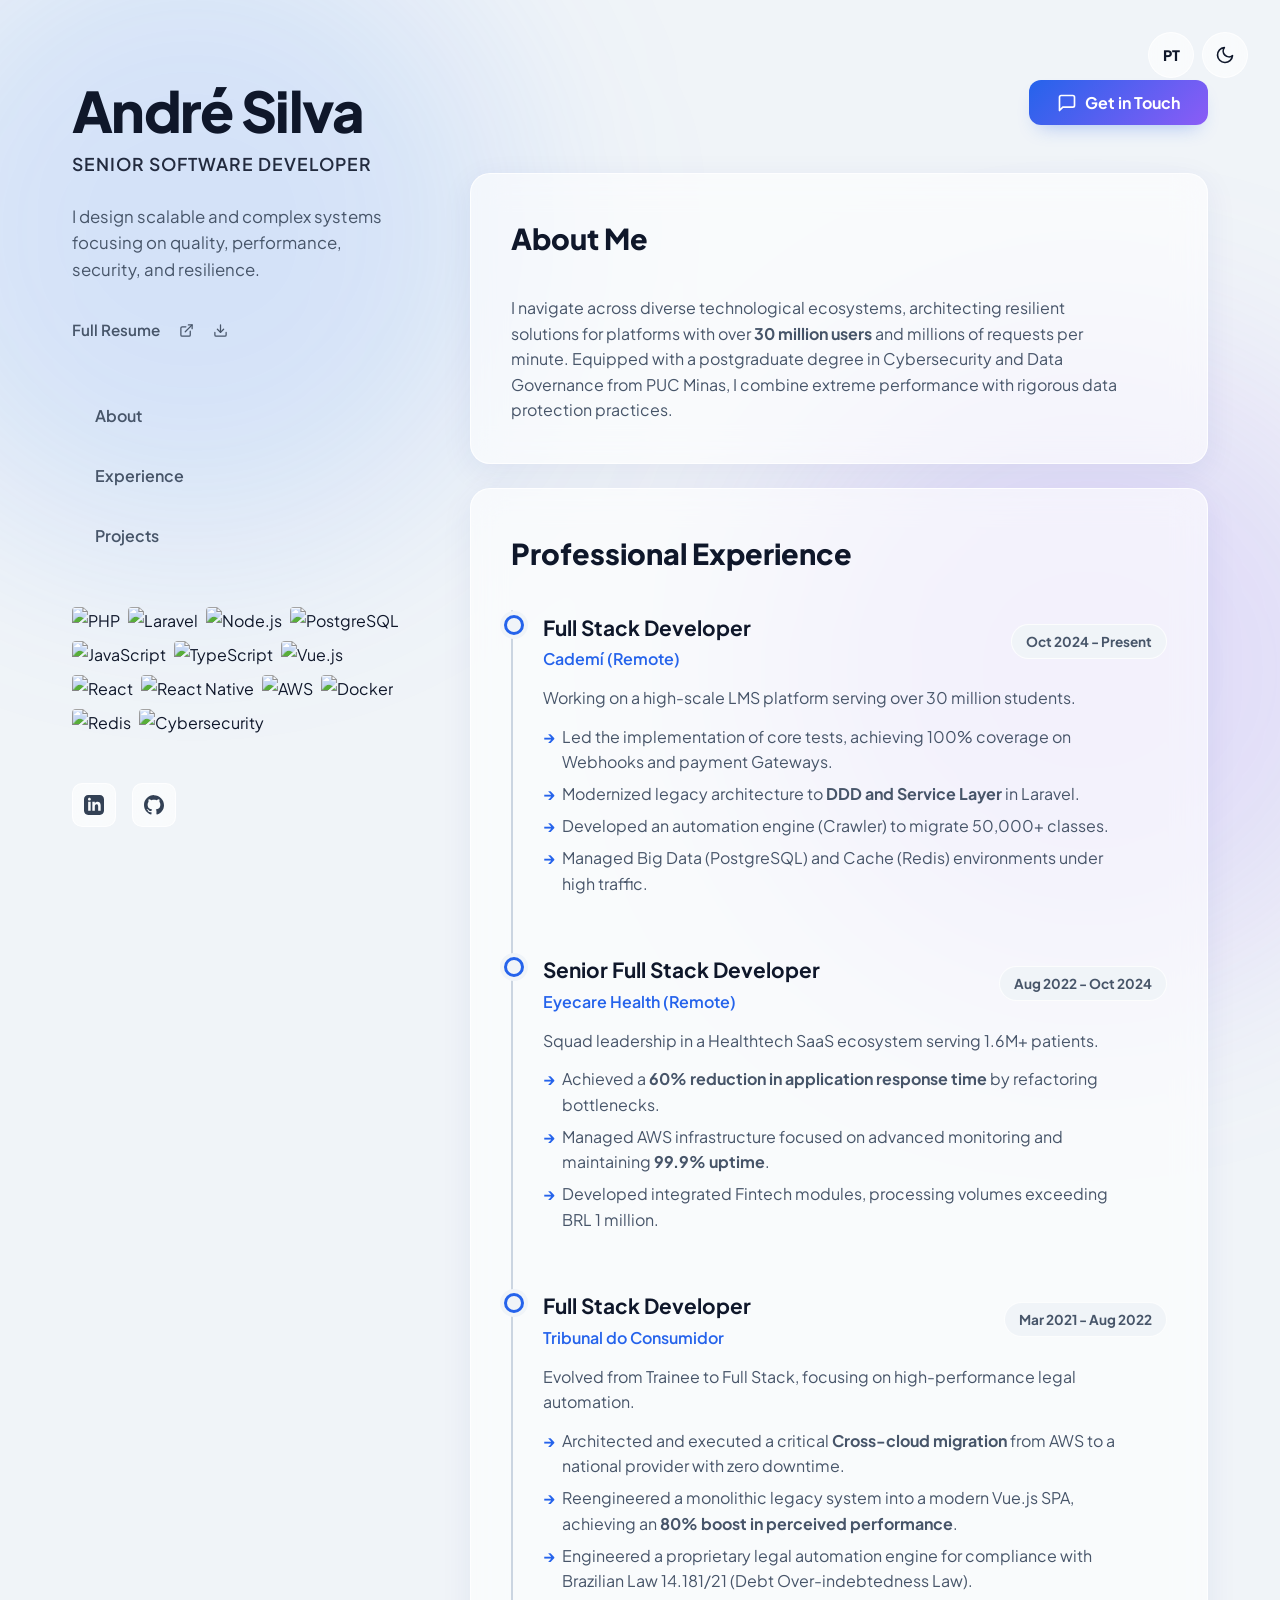
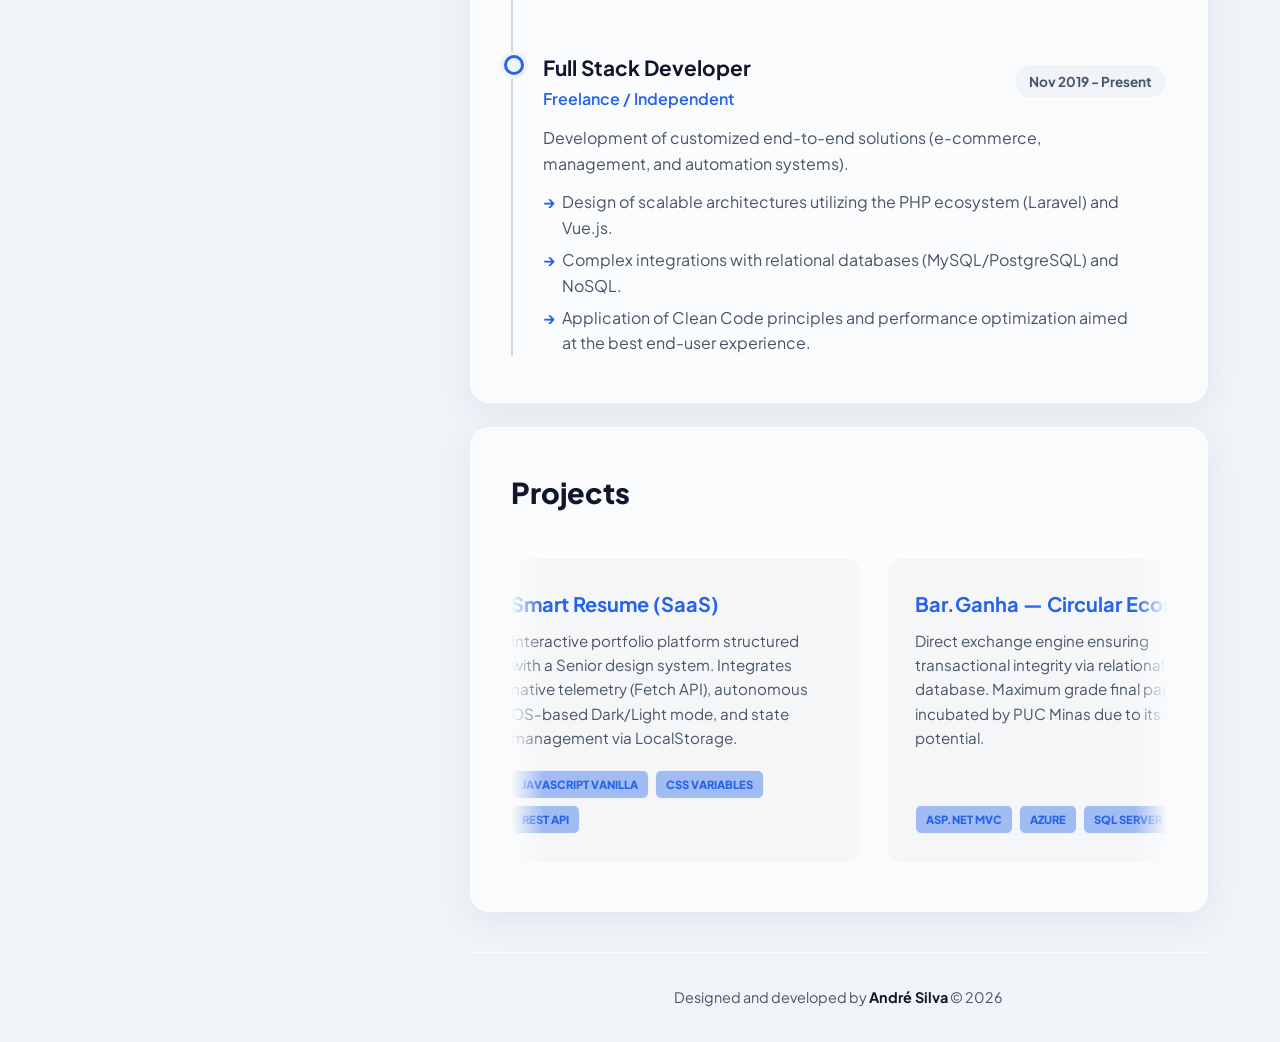
==== index.html @ b96d0d17 "feat: adicionando icon e melhorando layout" ====
<!DOCTYPE html>
<html lang="pt-br">
<head>
    <meta charset="UTF-8">
    <meta name="viewport" content="width=device-width, initial-scale=1.0">
    
    <title>André Silva | Desenvolvedor de Software Sênior</title>
    
    <script>
        let localTheme = localStorage.getItem('theme');
        let sysTheme = window.matchMedia('(prefers-color-scheme: dark)').matches ? 'dark' : 'light';
        let currentTheme = localTheme || sysTheme;
        document.documentElement.setAttribute('data-theme', currentTheme);
    </script>

    <script>
        if (!sessionStorage.getItem('langChecked')) {
            sessionStorage.setItem('langChecked', 'true');
            if (!navigator.language.toLowerCase().startsWith('pt')) {
                window.location.replace('en/');
            }
        }
    </script>

    <meta name="theme-color" content="#f0f4f8" media="(prefers-color-scheme: light)">
    <meta name="theme-color" content="#020617" media="(prefers-color-scheme: dark)">
    <meta name="color-scheme" content="light dark">

    <link rel="icon" type="image/svg+xml" href="data:image/svg+xml,<svg xmlns='http://www.w3.org/2000/svg' viewBox='0 0 24 24' fill='none' stroke='%237c3aed' stroke-width='2' stroke-linecap='round' stroke-linejoin='round'><polyline points='16 18 22 12 16 6'></polyline><polyline points='8 6 2 12 8 18'></polyline></svg>">
    <link rel="preconnect" href="https://fonts.googleapis.com">
    <link rel="preconnect" href="https://fonts.gstatic.com" crossorigin>
    <link href="https://fonts.googleapis.com/css2?family=Plus+Jakarta+Sans:wght@400;500;600;700;800&display=swap" rel="stylesheet">
    
    <link rel="stylesheet" href="style.css">
</head>
<body>

    <div class="fixed-actions">
        <a href="en/" class="action-btn" title="View in English">EN</a>
        
        <button class="action-btn theme-toggle" id="theme-toggle" title="Alternar Tema">
            <svg id="icon-sun" style="display: none;" viewBox="0 0 24 24"><circle cx="12" cy="12" r="5"></circle><line x1="12" y1="1" x2="12" y2="3"></line><line x1="12" y1="21" x2="12" y2="23"></line><line x1="4.22" y1="4.22" x2="5.64" y2="5.64"></line><line x1="18.36" y1="18.36" x2="19.78" y2="19.78"></line><line x1="1" y1="12" x2="3" y2="12"></line><line x1="21" y1="12" x2="23" y2="12"></line><line x1="4.22" y1="19.78" x2="5.64" y2="18.36"></line><line x1="18.36" y1="5.64" x2="19.78" y2="4.22"></line></svg>
            <svg id="icon-moon" style="display: none;" viewBox="0 0 24 24"><path d="M21 12.79A9 9 0 1 1 11.21 3 7 7 0 0 0 21 12.79z"></path></svg>
        </button>
    </div>

    <div class="container">
        
        <aside class="sidebar">
            <div>
                <h1 class="hero-title">André Silva</h1>
                <div class="hero-subtitle">Desenvolvedor de Software Sênior</div>
                <p class="hero-desc">Projeto sistemas escaláveis e complexos com foco em qualidade, desempenho, segurança e resiliência.</p>
                
                <div class="cv-action-group" style="display: flex; align-items: center; gap: 8px;">
                    <span style="font-size: 0.95rem; font-weight: 600; color: var(--text-muted);">Currículo Completo</span>
                    
                    <div style="display: flex; gap: 6px; margin-left: 4px;">
                        <a href="https://docs.google.com/document/d/1g-HdvqY-HclRwUijlFJM9H_l5c9RuCqFjpho6eYZ4pA/preview" target="_blank" rel="noopener noreferrer" class="cv-icon-btn" title="Visualizar no Navegador">
                            <svg viewBox="0 0 24 24" fill="none" stroke="currentColor" stroke-width="2" stroke-linecap="round" stroke-linejoin="round">
                                <path d="M18 13v6a2 2 0 0 1-2 2H5a2 2 0 0 1-2-2V8a2 2 0 0 1 2-2h6"></path>
                                <polyline points="15 3 21 3 21 9"></polyline>
                                <line x1="10" y1="14" x2="21" y2="3"></line>
                            </svg>
                        </a>

                        <a href="https://docs.google.com/document/d/1g-HdvqY-HclRwUijlFJM9H_l5c9RuCqFjpho6eYZ4pA/export?format=pdf&tab=t.0" class="cv-icon-btn" title="Baixar PDF">
                            <svg viewBox="0 0 24 24" fill="none" stroke="currentColor" stroke-width="2" stroke-linecap="round" stroke-linejoin="round">
                                <path d="M21 15v4a2 2 0 0 1-2 2H5a2 2 0 0 1-2-2v-4"></path>
                                <polyline points="7 10 12 15 17 10"></polyline>
                                <line x1="12" y1="15" x2="12" y2="3"></line>
                            </svg>
                        </a>
                    </div>
                </div>
                
                <nav class="nav-menu">
                    <ul>
                        <li><a href="#sobre" class="active">Sobre</a></li>
                        <li><a href="#experiencia">Experiência</a></li>
                        <li><a href="#projetos">Projetos</a></li>
                    </ul>
                </nav>

                <div class="badges-container">
                    <img src="https://img.shields.io/badge/PHP-777BB4?style=for-the-badge&logo=php&logoColor=white" alt="PHP" />
                    <img src="https://img.shields.io/badge/Laravel-FF2D20?style=for-the-badge&logo=laravel&logoColor=white" alt="Laravel" />
                    <img src="https://img.shields.io/badge/Node.js-339933?style=for-the-badge&logo=nodedotjs&logoColor=white" alt="Node.js" />
                    <img src="https://img.shields.io/badge/PostgreSQL-4169E1?style=for-the-badge&logo=postgresql&logoColor=white" alt="PostgreSQL" />
                    <img src="https://img.shields.io/badge/JavaScript-F7DF1E?style=for-the-badge&logo=javascript&logoColor=black" alt="JavaScript" />
                    <img src="https://img.shields.io/badge/TypeScript-3178C6?style=for-the-badge&logo=typescript&logoColor=white" alt="TypeScript" />
                    <img src="https://img.shields.io/badge/Vue.js-4FC08D?style=for-the-badge&logo=vuedotjs&logoColor=white" alt="Vue.js" />
                    <img src="https://img.shields.io/badge/React-61DAFB?style=for-the-badge&logo=react&logoColor=black" alt="React" />
                    <img src="https://img.shields.io/badge/React_Native-61DAFB?style=for-the-badge&logo=react&logoColor=black" alt="React Native" />
                    <img src="https://img.shields.io/badge/AWS-232F3E?style=for-the-badge&logo=amazon-aws&logoColor=white" alt="AWS" />
                    <img src="https://img.shields.io/badge/Docker-2496ED?style=for-the-badge&logo=docker&logoColor=white" alt="Docker" />
                    <img src="https://img.shields.io/badge/Redis-DC382D?style=for-the-badge&logo=redis&logoColor=white" alt="Redis" />
                    <img src="https://img.shields.io/badge/Cybersecurity-000000?style=for-the-badge&logo=strapi&logoColor=white" alt="Cybersecurity" />
                </div>
            </div>

            <div class="social-container">
                <div class="social-links">
                    <a href="https://linkedin.com/in/andre1753" class="social-btn" target="_blank" title="LinkedIn">
                        <svg viewBox="0 0 24 24"><path d="M19 0h-14c-2.761 0-5 2.239-5 5v14c0 2.761 2.239 5 5 5h14c2.762 0 5-2.239 5-5v-14c0-2.761-2.238-5-5-5zm-11 19h-3v-11h3v11zm-1.5-12.268c-.966 0-1.75-.79-1.75-1.764s.784-1.764 1.75-1.764 1.75.79 1.75 1.764-.783 1.764-1.75 1.764zm13.5 12.268h-3v-5.604c0-3.368-4-3.113-4 0v5.604h-3v-11h3v1.765c1.396-2.586 7-2.777 7 2.476v6.759z"/></svg>
                    </a>
                    <a href="https://github.com/Andre1753" class="social-btn" target="_blank" title="GitHub">
                        <svg viewBox="0 0 24 24"><path d="M12 0c-6.626 0-12 5.373-12 12 0 5.302 3.438 9.8 8.207 11.387.599.111.793-.261.793-.577v-2.234c-3.338.726-4.033-1.416-4.033-1.416-.546-1.387-1.333-1.756-1.333-1.756-1.089-.745.083-.729.083-.729 1.205.084 1.839 1.237 1.839 1.237 1.07 1.834 2.807 1.304 3.492.997.107-.775.418-1.305.76-1.604-2.665-.3-5.466-1.332-5.466-5.93 0-1.31.469-2.381 1.236-3.221-.124-.303-.535-1.524.117-3.176 0 0 1.008-.322 3.3 1.23.96-.267 1.98-.399 3-.405 1.02.006 2.04.138 3 .405 2.28-1.552 3.285-1.23 3.285-1.23.645 1.653.24 2.873.12 3.176.765.84 1.23 1.91 1.23 3.22 0 4.61-2.805 5.625-5.475 5.92.42.36.81 1.096.81 2.22 0 1.606-.015 2.896-.015 3.286 0 .315.21.69.825.57C20.565 22.092 24 17.592 24 12.297c0-6.627-5.373-12-12-12"/></svg>
                    </a>
                </div>
            </div>
        </aside>

        <main class="main-content">
            
            <div class="top-cta">
                <button class="btn-glow" onclick="openModal()">
                    <svg width="20" height="20" viewBox="0 0 24 24" fill="none" stroke="currentColor" stroke-width="2" stroke-linecap="round" stroke-linejoin="round"><path d="M21 15a2 2 0 0 1-2 2H7l-4 4V5a2 2 0 0 1 2-2h14a2 2 0 0 1 2 2z"></path></svg>
                    <span class="btn-text">Entrar em contato</span>
                </button>
            </div>

            <section id="sobre">
                <div class="glass-panel">
                    <h2 class="section-header">Sobre Mim</h2>
                    <p class="job-desc">Eu transito entre diversos ecossistemas tecnológicos, projetando soluções resilientes para plataformas com mais de <strong>30 milhões de usuários</strong> e milhões de requisições por minuto. Pós-graduado em Cibersegurança e Governança de Dados pela PUC Minas, uno performance extrema a práticas rigorosas de proteção de dados.</p>
                </div>
            </section>

           <section id="experiencia">
                <div class="glass-panel">
                    <h2 class="section-header">Experiência Profissional</h2>
                    <div class="timeline">
                        <div class="timeline-item">
                            <div class="job-header">
                                <div class="job-title-group">
                                    <div class="job-title">Desenvolvedor FullStack</div>
                                    <div class="job-company">Cademí (Remoto)</div>
                                </div>
                                <div class="job-date">Out 2024 - Atual</div>
                            </div>
                            <div class="job-desc">
                                Liderança de engenharia core em um dos maiores LMS do mercado, projetando resiliência para mais de 30 milhões de alunos e milhões de requisições por minuto.
                                <ul>
                                    <li>Liderei a cultura de testes no core da aplicação, alcançando <strong>100% de cobertura</strong> em Webhooks e Gateways de Pagamento, garantindo a integridade transacional.</li>
                                    <li>Conduzi a modernização arquitetural (código legado) aplicando <strong>DDD e Service Layer</strong> no ecossistema Laravel com processamento assíncrono avançado.</li>
                                    <li>Projetei um motor de extração (Crawler via Selenium/Dusk) que escalou e automatizou a migração de mais de <strong>50.000 aulas</strong> para mais de 100 clientes.</li>
                                    <li>Atuação crítica em sustentação de Big Data (PostgreSQL), otimizando queries complexas e cache (Redis) sob um SLA rigoroso de 2 horas.</li>
                                </ul>
                            </div>
                        </div>

                        <div class="timeline-item">
                            <div class="job-header">
                                <div class="job-title-group">
                                    <div class="job-title">Desenvolvedor Fullstack Sênior</div>
                                    <div class="job-company">Eyecare Health (Remoto)</div>
                                </div>
                                <div class="job-date">Ago 2022 - Out 2024</div>
                            </div>
                            <div class="job-desc">
                                Liderança técnica de squad em SaaS Healthtech B2B/B2C, alavancando a escala para mais de 1.400 clínicas e 1.6 milhão de pacientes.
                                <ul>
                                    <li>Arquitetei a refatoração do sistema (Service Layer/Repository) que gerou uma <strong>redução de 60% no tempo de resposta</strong> da aplicação.</li>
                                    <li>Responsável estratégico pelo monitoramento avançado de infraestrutura (CloudWatch/Sentry) na AWS, garantindo a alta disponibilidade e <strong>99.9% de uptime</strong>.</li>
                                    <li>Reduzi o tempo de carregamento de relatórios complexos em banco de dados (MySQL) de 2 minutos para menos de 20 segundos.</li>
                                    <li>Projetei módulos transacionais Fintech, processando com sucesso conciliações financeiras e fiscais superiores a <strong>R$ 1 milhão</strong>.</li>
                                </ul>
                            </div>
                        </div>

                        <div class="timeline-item">
                            <div class="job-header">
                                <div class="job-title-group">
                                    <div class="job-title">Desenvolvedor Full Stack</div>
                                    <div class="job-company">Tribunal do Consumidor</div>
                                </div>
                                <div class="job-date">Mar 2021 - Ago 2022</div>
                            </div>
                            <div class="job-desc">
                                Atuação chave na modernização e estabilidade da Lawtech, suportando a escalabilidade para 22.000 usuários ativos.
                                <ul>
                                    <li>Arquitetei e executei a migração crítica (<strong>Cross-cloud migration</strong>) da infraestrutura AWS para um provedor nacional com <strong>zero downtime</strong> em um prazo recorde de 1 mês.</li>                                    <li>Transformei o sistema monolito legado em uma Single Page Application (SPA) moderna com Vue.js, resultando em um <strong>ganho de 80% na performance percebida</strong> pelo usuário.</li>
                                    <li>Desenvolvi um motor proprietário de automação processual (Lei 14.181/21) e implementei fluxos de pagamento com 100% de compliance com a LGPD.</li>
                                    <li>Atuei como tech lead e mentor de desenvolvedores juniores e estagiários, <strong>elevando a produtividade do time em mais de 100%</strong> via Kanban.</li>
                                </ul>
                            </div>
                        </div>

                        <div class="timeline-item">
                            <div class="job-header">
                                <div class="job-title-group">
                                    <div class="job-title">Arquiteto de Software Autônomo</div>
                                    <div class="job-company">Freelancer</div>
                                </div>
                                <div class="job-date">Nov 2019 - Atual</div>
                            </div>
                            <div class="job-desc">
                                Consultoria e engenharia Full-Cycle (End-to-End) entregando desde a arquitetura do banco de dados até o deploy e sustentação de sistemas complexos.
                                <ul>
                                    <li>Estratégia focada em otimização de custos para o cliente, desenhando soluções multi-cloud eficientes com alto desempenho.</li>
                                    <li>Modelagem e construção de sistemas orientados a domínio (PHP/Laravel e Vue.js) com APIs RESTful escaláveis e integrações robustas (MySQL/PostgreSQL).</li>
                                    <li>Forte cultura de Clean Code, Strict Types e cacherização com Redis, garantindo manutenibilidade e escalabilidade para operações de longo prazo.</li>
                                </ul>
                            </div>
                        </div>
                    </div>
                </div>
            </section>

            <section id="projetos">
                <div class="glass-panel">
                    <h2 class="section-header">Projetos</h2>
                    
                    <div class="carousel-container">
                        <div class="carousel-track">
                            <div class="project-card">
                                <div>
                                    <h3>Currículo Inteligente</h3>
                                    <p>Arquitetura Serverless orientada a performance extrema (100% Core Web Vitals). Frontend Zero-Dependency distribuído globalmente via Edge CDN (Vercel/GitHub Pages). Projetei um pipeline de telemetria assíncrona customizada que ingere métricas de tráfego em tempo real para um banco PostgreSQL gerenciado (Supabase), garantindo latência zero na renderização.</p>                                </div>
                                <div class="project-tags">
                                    <span class="tag">Vercel</span><span class="tag">Supabase</span><span class="tag">Serverless</span><span class="tag">PostgreSQL</span>
                                </div>
                            </div>

                            <div class="project-card">
                                <div>
                                    <h3>Bar.Ganha — Economia Circular</h3>
                                    <p>Plataforma de e-commerce focada em economia circular e trocas entre usuários. A arquitetura foi implementada em ASP.NET MVC com separação rigorosa de camadas (BLL e DAL), garantindo integridade transacional via SQL Server e escalabilidade na Azure. Obteve nota máxima e convite para incubação pela PUC Minas, com roadmap validado para moeda social interna.</p>                                </div>
                                <div class="project-tags">
                                    <span class="tag">C#</span><span class="tag">ASP.NET MVC</span><span class="tag">Azure</span><span class="tag">SQL Server</span>
                                </div>
                            </div>
                            
                            <div class="project-card">
                                <div>
                                    <h3>CalorieCounter — Gestão Nutricional</h3>
                                    <p>Plataforma Full Stack estruturada sob princípios de Clean Architecture. Desenvolvi um motor de cálculo basal para variáveis biofísicas, isolando a lógica via Service e Repository Patterns. Isso garantiu alta testabilidade, total desacoplamento da persistência (PostgreSQL) e escalabilidade para processar ajustes preditivos de macronutrientes em tempo real.</p>
                                </div>
                                <div class="project-tags">
                                    <span class="tag">Laravel</span><span class="tag">Vue.js</span><span class="tag">PostgreSQL</span>
                                </div>
                            </div>

                            <div class="project-card">
                                <div>
                                    <h3>FinImprover — Inteligência Financeira</h3>
                                    <p>Plataforma de BI financeiro com motor preditivo de orçamento. Arquitetei um pipeline de ingestão (ETL) para importação automatizada de planilhas legadas. O sistema analisa o fluxo de caixa e projeta cenários futuros de gastos por categoria, operando sob uma interface de baixa latência (Laravel Livewire) com dashboards analíticos em tempo real.</p>
                                </div>
                                <div class="project-tags">
                                    <span class="tag">Laravel</span><span class="tag">Livewire</span><span class="tag">MySQL</span>
                                </div>
                            </div>
                        </div>
                    </div>
                </div>
            </section>

            <footer class="site-footer">
                <p>Projetado e desenvolvido por <strong>André Silva</strong> &copy; <span id="year"></span></p>
            </footer>

        </main>
    </div>

    <div id="contact-modal" class="modal">
        <div class="modal-content">
            <span class="close-btn" onclick="closeModal()">&times;</span>
            <div id="visit-form-container">
                <div id="visit-form">
                    <p class="form-title">Entrar em Contato</p>
                    <p style="text-align: center; color: var(--text-muted); font-size: 0.95rem; margin-top: -15px; margin-bottom: 25px;">Me conte sobre o seu projeto ou a vaga que deseja preencher.</p>
                    <div class="form-group">
                        <label for="visitor-name">Nome</label>
                        <input type="text" id="visitor-name" placeholder="Ex: João Silva" required>
                    </div>
                    <div class="form-group">
                        <label for="visitor-email">E-mail</label>
                        <input type="email" id="visitor-email" placeholder="joao@empresa.com" required>
                    </div>
                    <div class="form-group">
                        <label for="visitor-message">Mensagem</label>
                        <textarea id="visitor-message" rows="4" placeholder="Como posso ajudar?" required></textarea>
                    </div>
                    <button class="btn-glow" style="width: 100%; justify-content: center; margin-top: 10px;" onclick="enviarMensagem()">Enviar Mensagem</button>
                </div>
                <div id="form-message" style="display: none; text-align: center; color: var(--primary); font-weight: 800; margin-top: 2rem; font-size: 1.2rem;">
                    <h3>Mensagem Enviada!</h3>
                    <p style="font-weight: 500; color: var(--text-muted); font-size: 1rem; margin-top: 0.5rem;">Recebi o seu contato e retornarei em breve.</p>
                </div>
            </div>
        </div>
    </div>

    <script src="app.js" defer></script>
</body>
</html>
---- style.css ----
/* =========================================
    VARIÁVEIS DE TEMA E CSS GERAL
    ========================================= */
:root {
    --bg-base: #f0f4f8; --bg-blob-1: rgba(59, 130, 246, 0.15); --bg-blob-2: rgba(139, 92, 246, 0.15); 
    --card-bg: rgba(255, 255, 255, 0.6); --card-border: rgba(255, 255, 255, 0.8);
    --card-shadow: 0 8px 32px rgba(31, 38, 135, 0.07); --text-main: #0f172a; --text-muted: #475569;
    --primary: #2563eb; --primary-glow: rgba(37, 99, 235, 0.4); --accent: #8b5cf6;
    --timeline-line: #cbd5e1; --icon-fill: #334155; --modal-overlay: rgba(15, 23, 42, 0.6); 
    --modal-surface: #ffffff; --input-bg: #f8fafc; 
}
[data-theme="dark"] {
    --bg-base: #020617; --bg-blob-1: rgba(37, 99, 235, 0.15); --bg-blob-2: rgba(139, 92, 246, 0.1);
    --card-bg: rgba(30, 41, 59, 0.5); --card-border: rgba(255, 255, 255, 0.05);
    --card-shadow: 0 8px 32px rgba(0, 0, 0, 0.4); --text-main: #f8fafc; --text-muted: #94a3b8;
    --primary: #3b82f6; --primary-glow: rgba(59, 130, 246, 0.5); --accent: #a855f7;
    --timeline-line: #334155; --icon-fill: #cbd5e1; --modal-overlay: rgba(0, 0, 0, 0.8);
    --modal-surface: #0f172a; --input-bg: rgba(255, 255, 255, 0.05);
}
* { margin: 0; padding: 0; box-sizing: border-box; font-family: 'Plus Jakarta Sans', sans-serif; scroll-behavior: smooth; }
body { background-color: var(--bg-base); color: var(--text-main); line-height: 1.7; overflow-x: hidden; position: relative; transition: background-color 0.4s ease, color 0.4s ease; }
body::before, body::after { content: ''; position: fixed; border-radius: 50%; filter: blur(100px); z-index: -1; transition: background-color 0.4s ease; }
body::before { top: -10%; left: -10%; width: 50vw; height: 50vw; background: var(--bg-blob-1); }
body::after { bottom: -10%; right: -10%; width: 50vw; height: 50vw; background: var(--bg-blob-2); }
.container { max-width: 1200px; margin: 0 auto; padding: 0 2rem; display: flex; gap: 4rem; position: relative; z-index: 1; }

/* --- BOTÕES MELHORADOS --- */
.fixed-actions { position: fixed; top: 2rem; right: 2rem; display: flex; align-items: center; gap: 0.5rem; z-index: 100; }
.action-btn { background: var(--card-bg); border: 1px solid var(--card-border); border-radius: 50%; width: 46px; height: 46px; display: flex; align-items: center; justify-content: center; cursor: pointer; color: var(--text-main); backdrop-filter: blur(10px); transition: all 0.3s cubic-bezier(0.4, 0, 0.2, 1); text-decoration: none; font-weight: 800; font-size: 0.9rem; }
.action-btn:hover { border-color: var(--primary); color: var(--primary); transform: scale(1.1) translateY(-2px); }
.action-btn:active { transform: scale(0.95); }
.action-btn:focus-visible { outline: 2px solid var(--primary); outline-offset: 2px; }
.action-btn svg { width: 20px; height: 20px; fill: none; stroke: currentColor; stroke-width: 2; stroke-linecap: round; stroke-linejoin: round; }

.btn-glow { background: linear-gradient(135deg, var(--primary), var(--accent)); color: white; border: none; padding: 12px 28px; border-radius: 12px; font-weight: 700; font-size: 1rem; cursor: pointer; transition: all 0.3s cubic-bezier(0.4, 0, 0.2, 1); box-shadow: 0 10px 20px -10px var(--primary-glow); display: inline-flex; align-items: center; justify-content: center; gap: 8px; }
.btn-glow:hover { transform: translateY(-3px) scale(1.02); box-shadow: 0 15px 25px -8px var(--primary-glow); }
.btn-glow:active { transform: translateY(0) scale(0.98); box-shadow: 0 5px 10px -5px var(--primary-glow); }
.btn-glow:focus-visible { outline: 3px solid var(--accent); outline-offset: 3px; }

.social-btn { display: flex; align-items: center; justify-content: center; width: 44px; height: 44px; background: var(--card-bg); border: 1px solid var(--card-border); border-radius: 10px; color: var(--text-main); font-weight: 600; text-decoration: none; backdrop-filter: blur(10px); transition: all 0.3s cubic-bezier(0.4, 0, 0.2, 1); }
.social-btn svg { width: 20px; height: 20px; fill: var(--icon-fill); transition: 0.3s; }
.social-btn:hover { border-color: var(--primary); transform: translateY(-4px); box-shadow: 0 8px 15px rgba(0,0,0,0.1); }
.social-btn:hover svg { fill: var(--primary); }
.social-btn:active { transform: translateY(-1px); }
.social-btn:focus-visible { outline: 2px solid var(--primary); outline-offset: 2px; }

.btn-cv-secondary { text-decoration: none; font-size: 0.85rem; font-weight: 700; color: var(--text-muted); border-bottom: 2px solid var(--timeline-line); padding-bottom: 2px; transition: all 0.3s ease; align-self: flex-start; }
.btn-cv-secondary:hover { color: var(--text-main); border-color: var(--primary); }
.btn-cv-secondary:focus-visible { outline: 2px solid var(--primary); outline-offset: 4px; border-radius: 2px; }

/* --- SIDEBAR & NAV --- */
.sidebar { position: sticky; top: 0; width: 40%; height: 100vh; display: flex; flex-direction: column; justify-content: space-between; padding: 5rem 0; }
.hero-title { font-size: 3.5rem; font-weight: 800; line-height: 1.1; margin-bottom: 0.5rem; color: var(--text-main); letter-spacing: -0.03em; }
.hero-subtitle { font-size: 1.1rem; font-weight: 600; color: var(--text-main); margin-bottom: 1.5rem; letter-spacing: 1px; text-transform: uppercase; opacity: 0.9; }
.hero-desc { color: var(--text-muted); font-size: 1.05rem; line-height: 1.6; margin-bottom: 2rem; }

.nav-menu ul { list-style: none; padding: 0; margin: 3rem 0; }
.nav-menu li { margin-bottom: 0.8rem; }
.nav-menu a { display: block; text-decoration: none; color: var(--text-muted); font-weight: 600; font-size: 1rem; padding: 10px 20px; border-radius: 10px; transition: 0.3s; border-left: 3px solid transparent; }
.nav-menu a:hover { color: var(--text-main); background: rgba(255,255,255, 0.03); }
.nav-menu a.active { color: var(--primary); border-left-color: var(--primary); background: rgba(37, 99, 235, 0.05); }
[data-theme="light"] .nav-menu a:hover { background: rgba(0,0,0,0.02); }
[data-theme="light"] .nav-menu a.active { background: rgba(37, 99, 235, 0.03); }

.badges-container { display: flex; flex-wrap: wrap; justify-content: flex-start; gap: 8px; margin-bottom: 3rem; }
.badges-container img { border-radius: 4px; height: 26px; }

.social-container { display: flex; flex-direction: column; gap: 1rem; margin-top: auto; }
.social-links { display: flex; gap: 1rem; flex-wrap: wrap; }

/* --- CONTEÚDO PRINCIPAL --- */
.main-content { width: 65%; padding: 5rem 0 2rem 0; display: flex; flex-direction: column; gap: 1.5rem; }
.top-cta { display: flex; justify-content: flex-end; margin-bottom: 1.5rem; } /* Ajuste de espaçamento feito aqui */
.glass-panel { background: var(--card-bg); backdrop-filter: blur(16px); -webkit-backdrop-filter: blur(16px); border: 1px solid var(--card-border); border-radius: 20px; box-shadow: var(--card-shadow); padding: 2.5rem; transition: background-color 0.4s ease, border-color 0.4s ease; }
.section-header { font-size: 1.8rem; font-weight: 800; margin-bottom: 2rem; color: var(--text-main); }

/* --- TIMELINE --- */
.timeline { position: relative; padding-left: 2rem; }
.timeline::before { content: ''; position: absolute; left: 0; top: 0; bottom: 0; width: 2px; background: var(--timeline-line); border-radius: 2px; }
.timeline-item { position: relative; margin-bottom: 3.5rem; }
.timeline-item:last-child { margin-bottom: 0; }
.timeline-item::before { content: ''; position: absolute; left: -2.4rem; top: 0.3rem; width: 14px; height: 14px; background: var(--bg-base); border: 3px solid var(--primary); border-radius: 50%; box-shadow: 0 0 0 4px var(--bg-base); transition: 0.3s; z-index: 2; }
.timeline-item:hover::before { background: var(--primary); box-shadow: 0 0 15px var(--primary-glow); }
.job-header { display: flex; justify-content: space-between; align-items: center; margin-bottom: 0.8rem; flex-wrap: wrap; gap: 1rem; }
.job-title-group { display: flex; flex-direction: column; }
.job-title { font-size: 1.3rem; font-weight: 700; color: var(--text-main); }
.job-company { color: var(--primary); font-weight: 600; font-size: 1rem; }
.job-date { font-size: 0.85rem; font-weight: 700; color: var(--text-muted); background: var(--bg-base); padding: 5px 14px; border-radius: 30px; border: 1px solid var(--card-border); transition: background-color 0.4s ease; }
.job-desc { color: var(--text-muted); margin-top: 0.5rem; line-height: 1.6; max-width: 95%; }
.job-desc ul { margin-top: 0.8rem; list-style: none; }
.job-desc li { position: relative; padding-left: 1.2rem; margin-bottom: 0.4rem; }
.job-desc li::before { content: '→'; position: absolute; left: 0; color: var(--primary); font-weight: bold; }

/* --- CARROSSEL (DESKTOP) --- */
.carousel-container { 
    width: 100%; 
    overflow-x: auto; /* Permite scroll via JS */
    position: relative; 
    padding: 0.5rem 0; 
    scrollbar-width: none; 
    -ms-overflow-style: none;
    /* Máscara de fade mantida no desktop */
    mask-image: linear-gradient(to right, transparent, black 5%, black 95%, transparent); 
    -webkit-mask-image: linear-gradient(to right, transparent, black 5%, black 95%, transparent); 
}
.carousel-container::-webkit-scrollbar { display: none; }
.carousel-track { display: flex; gap: 1.5rem; width: max-content; }
.project-card { width: 380px; flex-shrink: 0; padding: 1.8rem; border-radius: 16px; background: rgba(0,0,0,0.02); border: 1px solid var(--card-border); transition: 0.3s; display: flex; flex-direction: column; justify-content: space-between; }
[data-theme="dark"] .project-card { background: rgba(255,255,255,0.03); }
.project-card:hover { border-color: var(--primary); box-shadow: var(--card-shadow); }
.project-card h3 { font-size: 1.25rem; font-weight: 700; color: var(--primary); margin-bottom: 0.5rem; }
.project-card p { font-size: 0.95rem; color: var(--text-muted); margin-bottom: 1.2rem; line-height: 1.6; }
.project-tags { display: flex; flex-wrap: wrap; gap: 6px; }
.tag { font-size: 0.7rem; font-weight: 800; text-transform: uppercase; background: var(--primary-glow); color: var(--primary); padding: 4px 10px; border-radius: 6px; border: 1px solid var(--card-border); }

/* --- FOOTER & MODAL --- */
.site-footer { margin-top: 1rem; padding-top: 2rem; border-top: 1px solid var(--card-border); text-align: center; color: var(--text-muted); font-size: 0.9rem; }
.site-footer strong { color: var(--text-main); }
.footer-sub { font-size: 0.8rem; margin-top: 0.5rem; opacity: 0.8; }

.modal { display: none; position: fixed; z-index: 1000; inset: 0; background: var(--modal-overlay); backdrop-filter: blur(8px); align-items: center; justify-content: center; transition: background 0.4s; }
.modal-content { background: var(--modal-surface); border: 1px solid var(--card-border); padding: 2.5rem; border-radius: 24px; width: 90%; max-width: 450px; box-shadow: var(--card-shadow); position: relative; max-height: 90vh; overflow-y: auto; transition: background 0.4s ease; }
.close-btn { position: absolute; top: 20px; right: 24px; font-size: 1.5rem; cursor: pointer; color: var(--text-muted); transition: 0.2s; }
.close-btn:hover { color: var(--text-main); transform: scale(1.1); }
.form-title { text-align: center; font-weight: 800; font-size: 1.3rem; margin-bottom: 1.5rem; color: var(--text-main); }
.form-group { margin-bottom: 1.2rem; }
label { display: block; margin-bottom: 0.4rem; font-size: 0.85rem; font-weight: 700; color: var(--text-main); }
input { width: 100%; padding: 14px; background: var(--input-bg); border: 1px solid var(--timeline-line); color: var(--text-main); border-radius: 12px; font-size: 1rem; transition: 0.3s; }
input:focus { outline: none; border-color: var(--primary); box-shadow: 0 0 0 4px var(--primary-glow); background: transparent; }
.optional { font-weight: 400; color: var(--text-muted); font-size: 0.75rem; }

/* =========================================
    MODO MOBILE (RESPONSIVIDADE)
    ========================================= */
@media (max-width: 968px) {
    .container { flex-direction: column; gap: 2rem; padding: 1.5rem; }
    .fixed-actions { position: absolute; top: 1.5rem; right: 1.5rem; }
    .sidebar { position: relative; width: 100%; height: auto; padding: 5rem 0 1rem 0; }
    .sidebar .hero-desc, .sidebar .btn-cv-secondary { text-align: left;}
    .badges-container { justify-content: flex-start; margin-bottom: 1.5rem; }
    .nav-menu { display: none; }
    .main-content { width: 100%; padding: 1rem 0; gap: 2rem; }
    
    /* Top CTA ajustado para Mobile */
    .top-cta { 
        display: flex; 
        justify-content: center; 
        width: 100%;
        margin-bottom: 2rem;
    }
    .top-cta .btn-glow {
        width: 100%;
        justify-content: center;
    }

    .hero-title { font-size: 2.8rem; }
    .job-header { align-items: flex-start; flex-direction: column; gap: 0.5rem; }
    .job-desc { max-width: 100%; }
    
    /* Transformando o Carrossel em Lista Vertical */
    .carousel-container {
        overflow: visible; 
        mask-image: none; 
        -webkit-mask-image: none;
        padding: 0;
    }
    .carousel-track {
        flex-direction: column; 
        width: 100%; 
        gap: 1.5rem; 
    }
    .project-card {
        width: 100%; 
    }
}

input, textarea { 
    width: 100%; 
    padding: 14px; 
    background: var(--input-bg); 
    border: 1px solid var(--timeline-line); 
    color: var(--text-main); 
    border-radius: 12px; 
    font-size: 1rem; 
    transition: 0.3s; 
    font-family: inherit; /* Garante que use a Plus Jakarta Sans */
}

input:focus, textarea:focus { 
    outline: none; 
    border-color: var(--primary); 
    box-shadow: 0 0 0 4px var(--primary-glow); 
    background: transparent; 
}

textarea {
    resize: vertical; /* Impede o usuário de quebrar o layout horizontalmente */
    min-height: 120px;
}

.btn-cv-secondary:hover {
    color: var(--primary); /* Faz o texto brilhar na cor do seu tema */
    border-color: var(--primary);
    transform: translateX(5px); /* Um leve deslocamento para a direita ao passar o mouse */
}

.cv-icon-btn {
    display: flex;
    align-items: center;
    justify-content: center;
    width: 28px; /* Reduzido (antes era 36px) */
    height: 28px; /* Reduzido */
    border-radius: 6px;
    background: transparent; /* Removemos o fundo cinza para ficar mais "limpo" */
    color: var(--text-muted);
    transition: all 0.3s cubic-bezier(0.4, 0, 0.2, 1);
}

.cv-icon-btn svg {
    width: 15px; /* Ícone mais delicado */
    height: 15px;
    transition: transform 0.3s ease;
}

.cv-icon-btn:hover {
    color: var(--primary); /* Mantém a cor primária no texto e ícone */
    
    /* MODIFICAÇÃO: Um fundo mais presente e uma borda sutil no hover */
    background: var(--bg-blob-1); /* Um roxo/azul muito claro de fundo */
    border: 1px solid var(--primary-glow); /* Uma borda sutil brilhante */
    
    transform: translateY(-3px) scale(1.05); /* Sobe um pouco mais e aumenta levemente */
    box-shadow: 0 5px 15px rgba(37, 99, 235, 0.1); /* Sombra suave na cor primária */
}

.cv-icon-btn:active {
    transform: translateY(0);
}

/* Tratamento específico para Mobile */
@media (max-width: 768px) {
    .cv-action-group {
        margin-bottom: 1.5rem; /* Respiro balanceado para telas menores */
    }
}
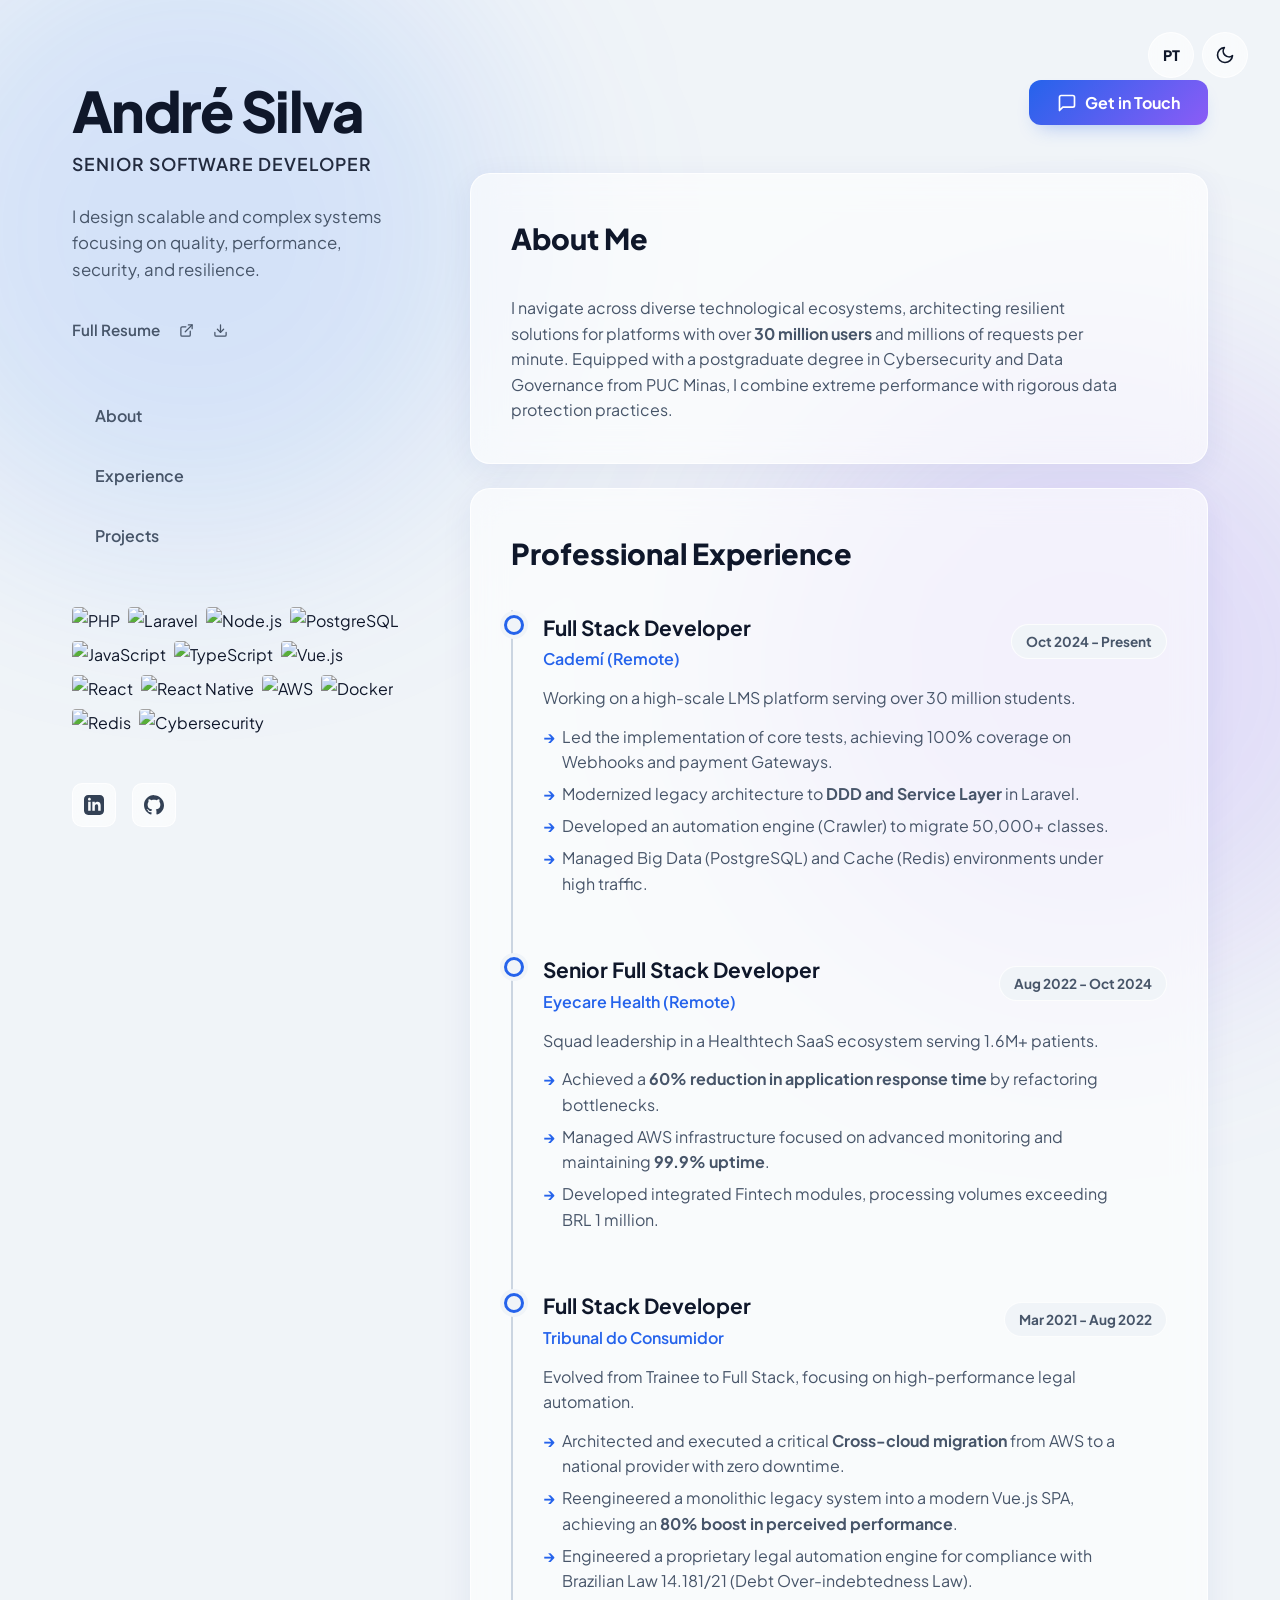
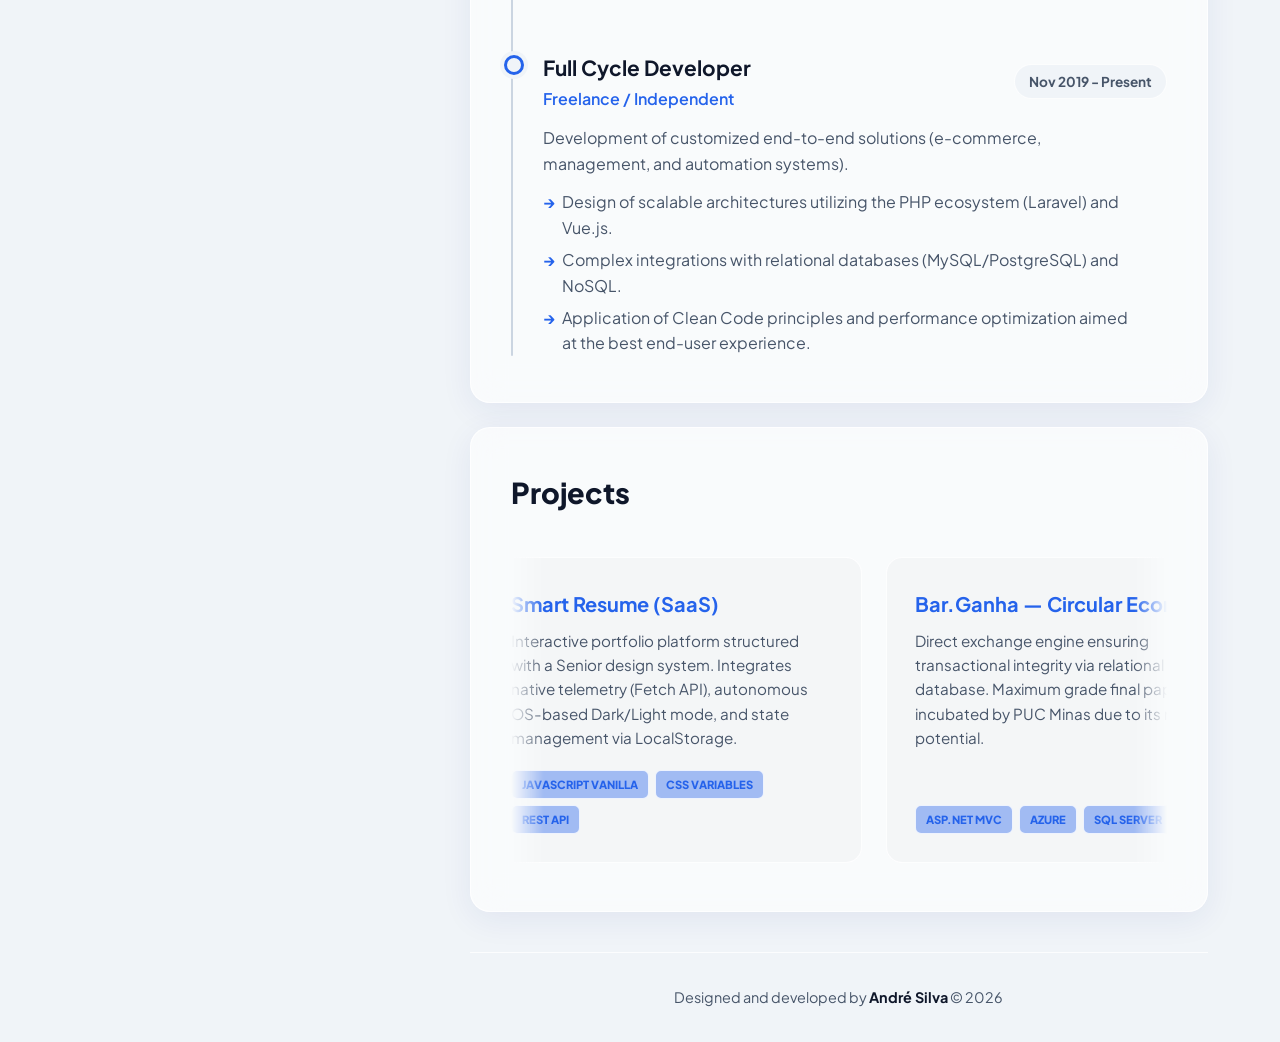
==== commit 0b3c87df: "fix: melhorando titulos experiencias" ====
--- a/index.html
+++ b/index.html
@@ -190,13 +190,13 @@
                         <div class="timeline-item">
                             <div class="job-header">
                                 <div class="job-title-group">
-                                    <div class="job-title">Arquiteto de Software Autônomo</div>
+                                    <div class="job-title">Desenvolvedor Fullcycle</div>
                                     <div class="job-company">Freelancer</div>
                                 </div>
                                 <div class="job-date">Nov 2019 - Atual</div>
                             </div>
                             <div class="job-desc">
-                                Consultoria e engenharia Full-Cycle (End-to-End) entregando desde a arquitetura do banco de dados até o deploy e sustentação de sistemas complexos.
+                                Consultoria e desenvolvimento Full-Cycle (End-to-End) entregando desde a arquitetura do banco de dados até o deploy e sustentação de sistemas complexos.
                                 <ul>
                                     <li>Estratégia focada em otimização de custos para o cliente, desenhando soluções multi-cloud eficientes com alto desempenho.</li>
                                     <li>Modelagem e construção de sistemas orientados a domínio (PHP/Laravel e Vue.js) com APIs RESTful escaláveis e integrações robustas (MySQL/PostgreSQL).</li>
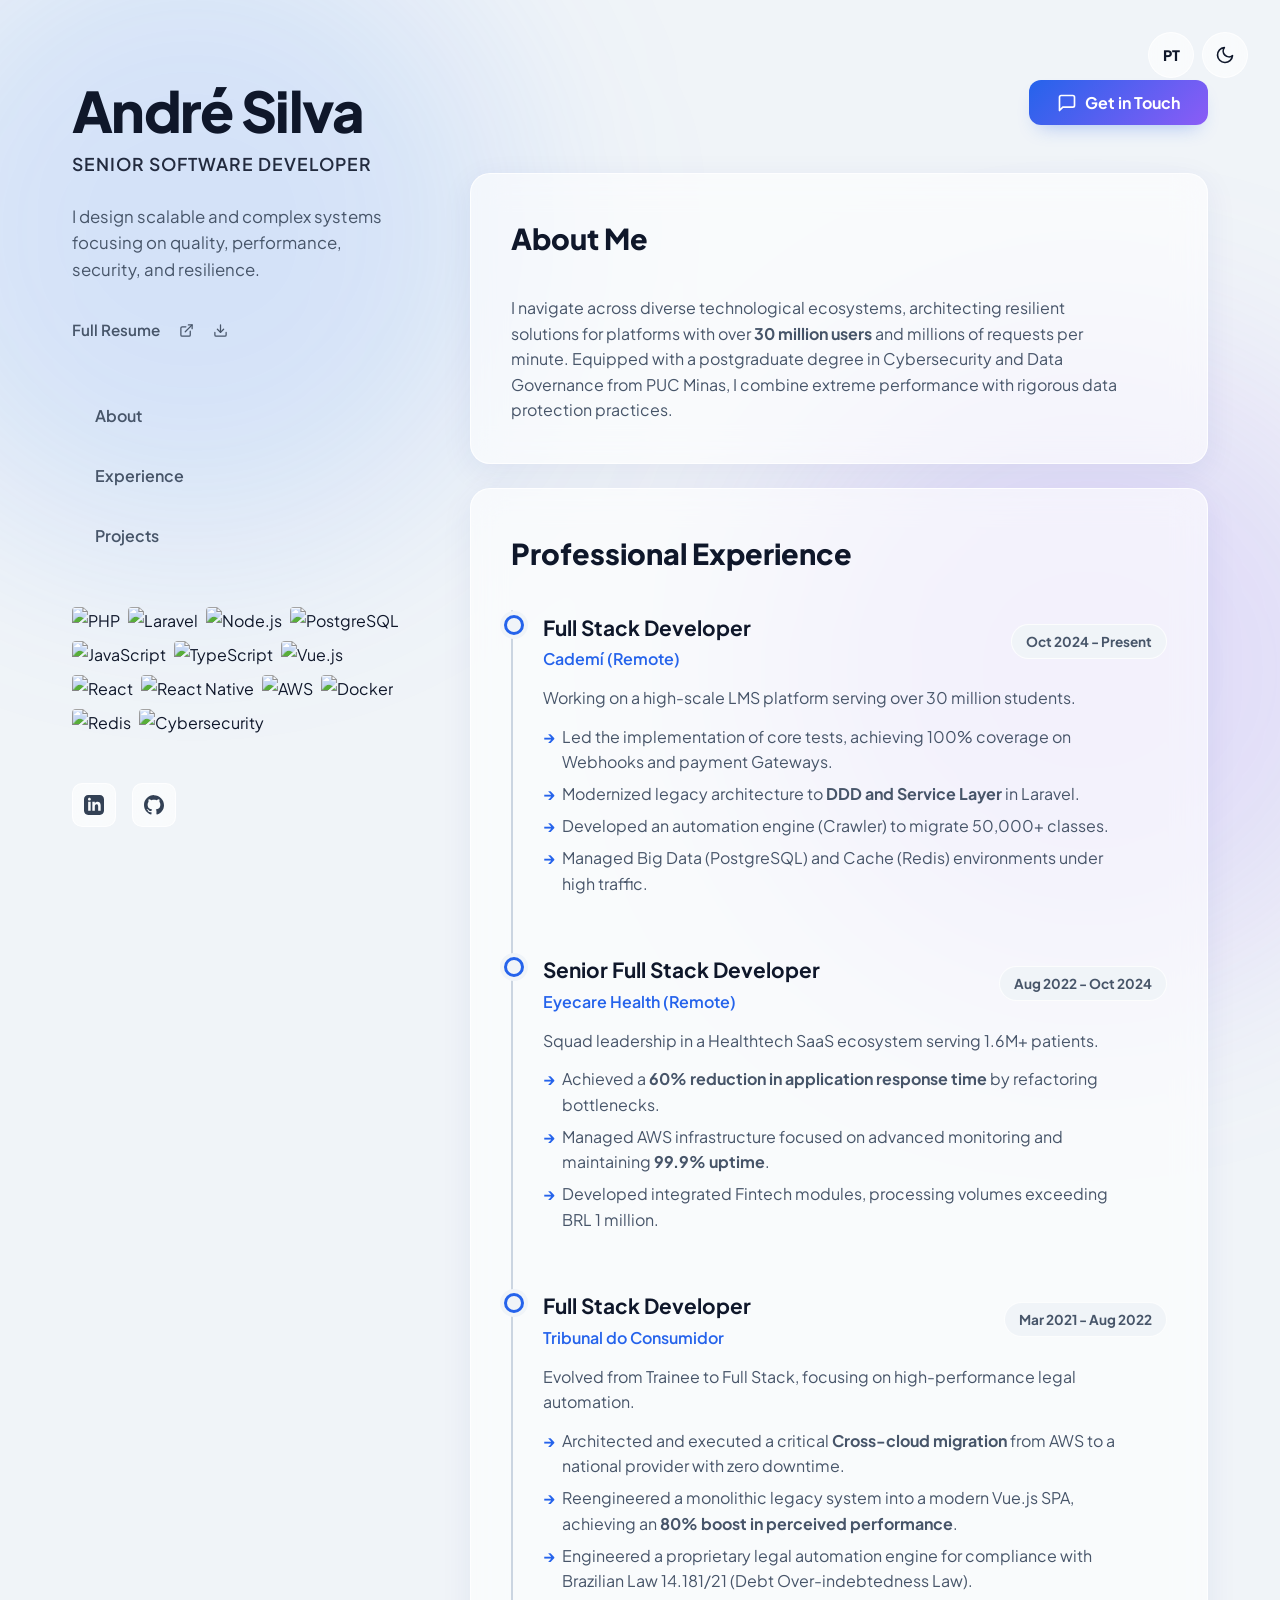
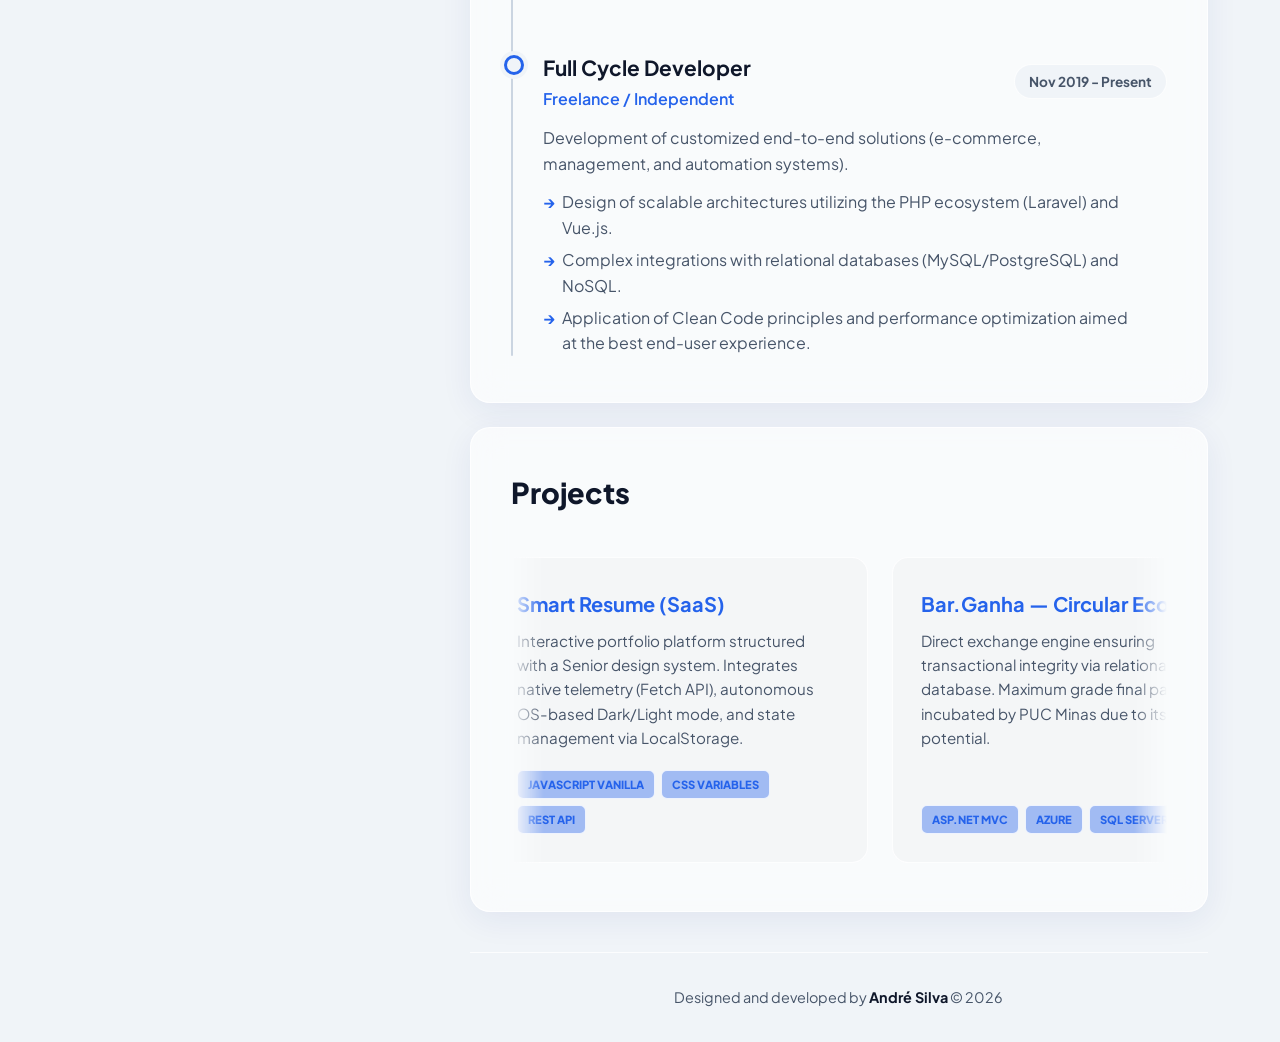
==== commit aba33712: "fix: melhorando titulos experiencias 2" ====
--- a/index.html
+++ b/index.html
@@ -134,7 +134,7 @@
                         <div class="timeline-item">
                             <div class="job-header">
                                 <div class="job-title-group">
-                                    <div class="job-title">Desenvolvedor FullStack</div>
+                                    <div class="job-title">Desenvolvedor Full Stack</div>
                                     <div class="job-company">Cademí (Remoto)</div>
                                 </div>
                                 <div class="job-date">Out 2024 - Atual</div>
@@ -153,7 +153,7 @@
                         <div class="timeline-item">
                             <div class="job-header">
                                 <div class="job-title-group">
-                                    <div class="job-title">Desenvolvedor Fullstack Sênior</div>
+                                    <div class="job-title">Desenvolvedor Full Stack Sênior</div>
                                     <div class="job-company">Eyecare Health (Remoto)</div>
                                 </div>
                                 <div class="job-date">Ago 2022 - Out 2024</div>
@@ -190,7 +190,7 @@
                         <div class="timeline-item">
                             <div class="job-header">
                                 <div class="job-title-group">
-                                    <div class="job-title">Desenvolvedor Fullcycle</div>
+                                    <div class="job-title">Desenvolvedor Full Cycle</div>
                                     <div class="job-company">Freelancer</div>
                                 </div>
                                 <div class="job-date">Nov 2019 - Atual</div>
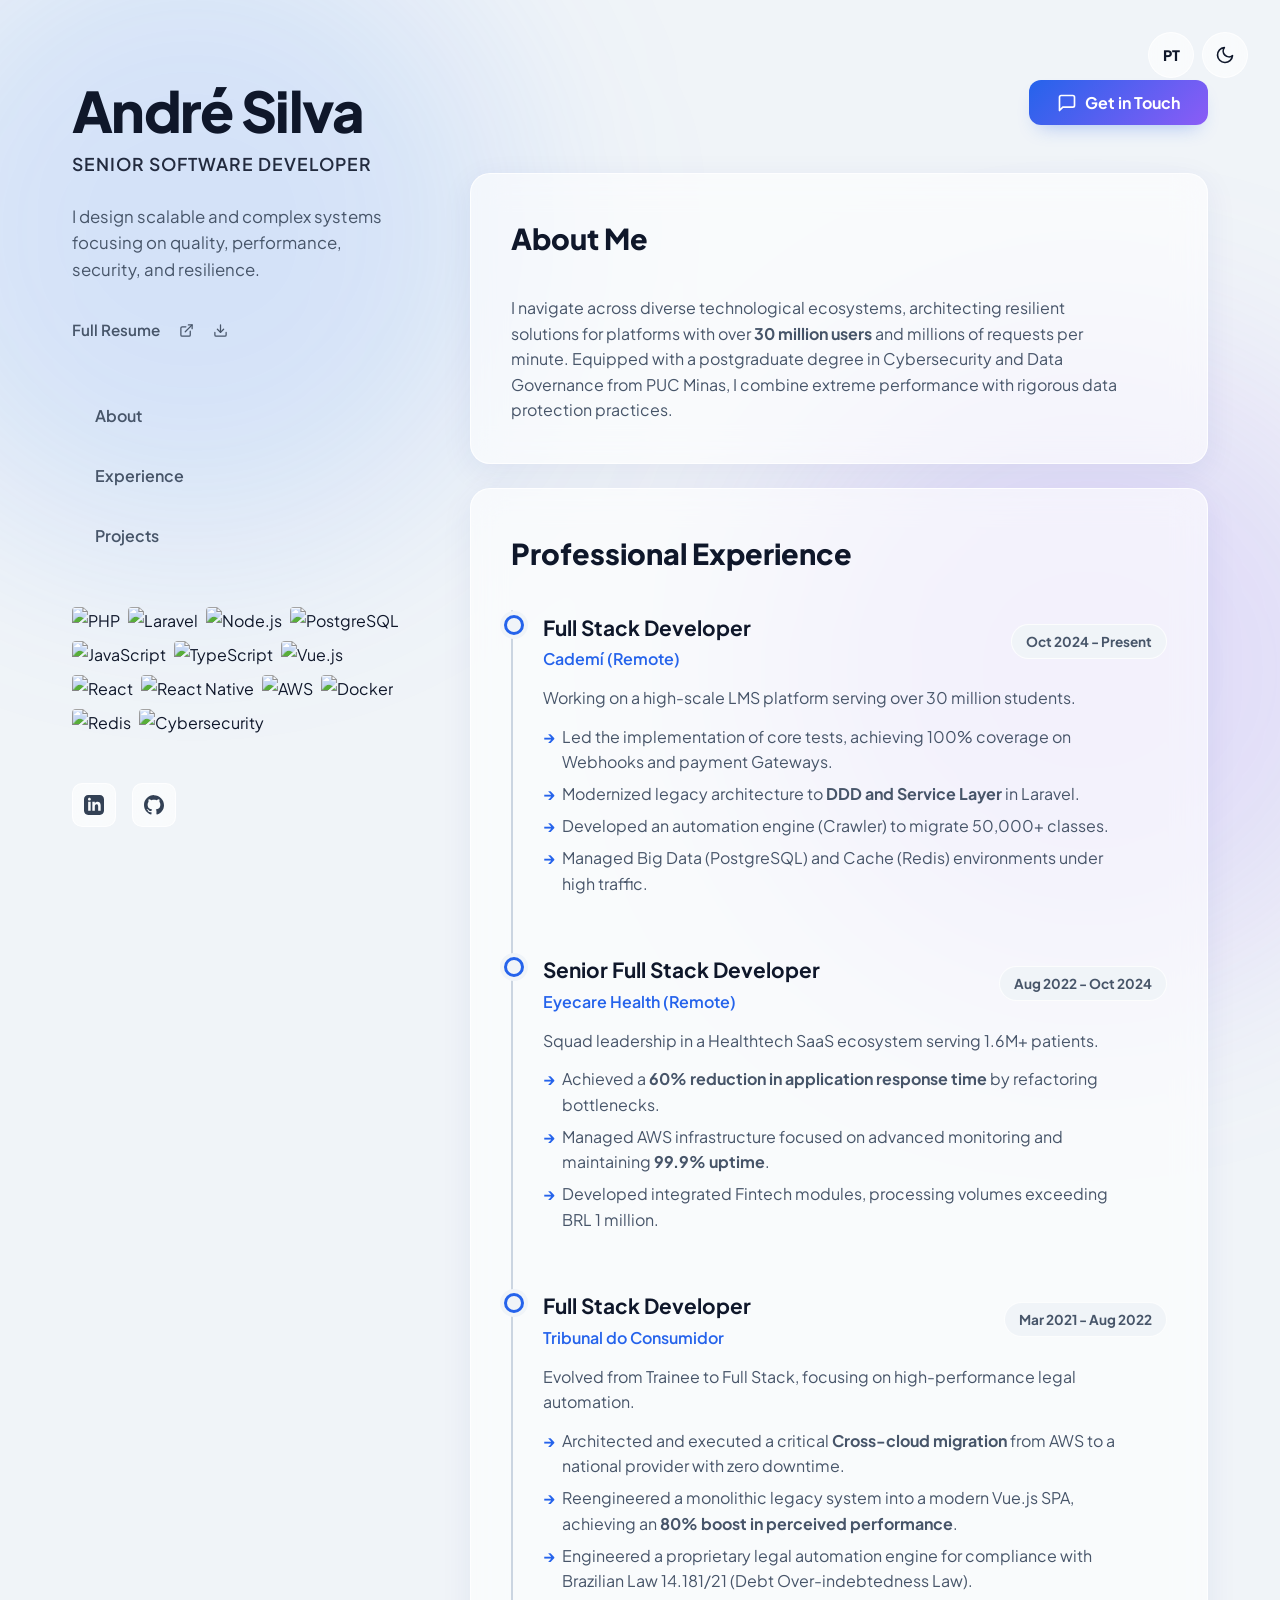
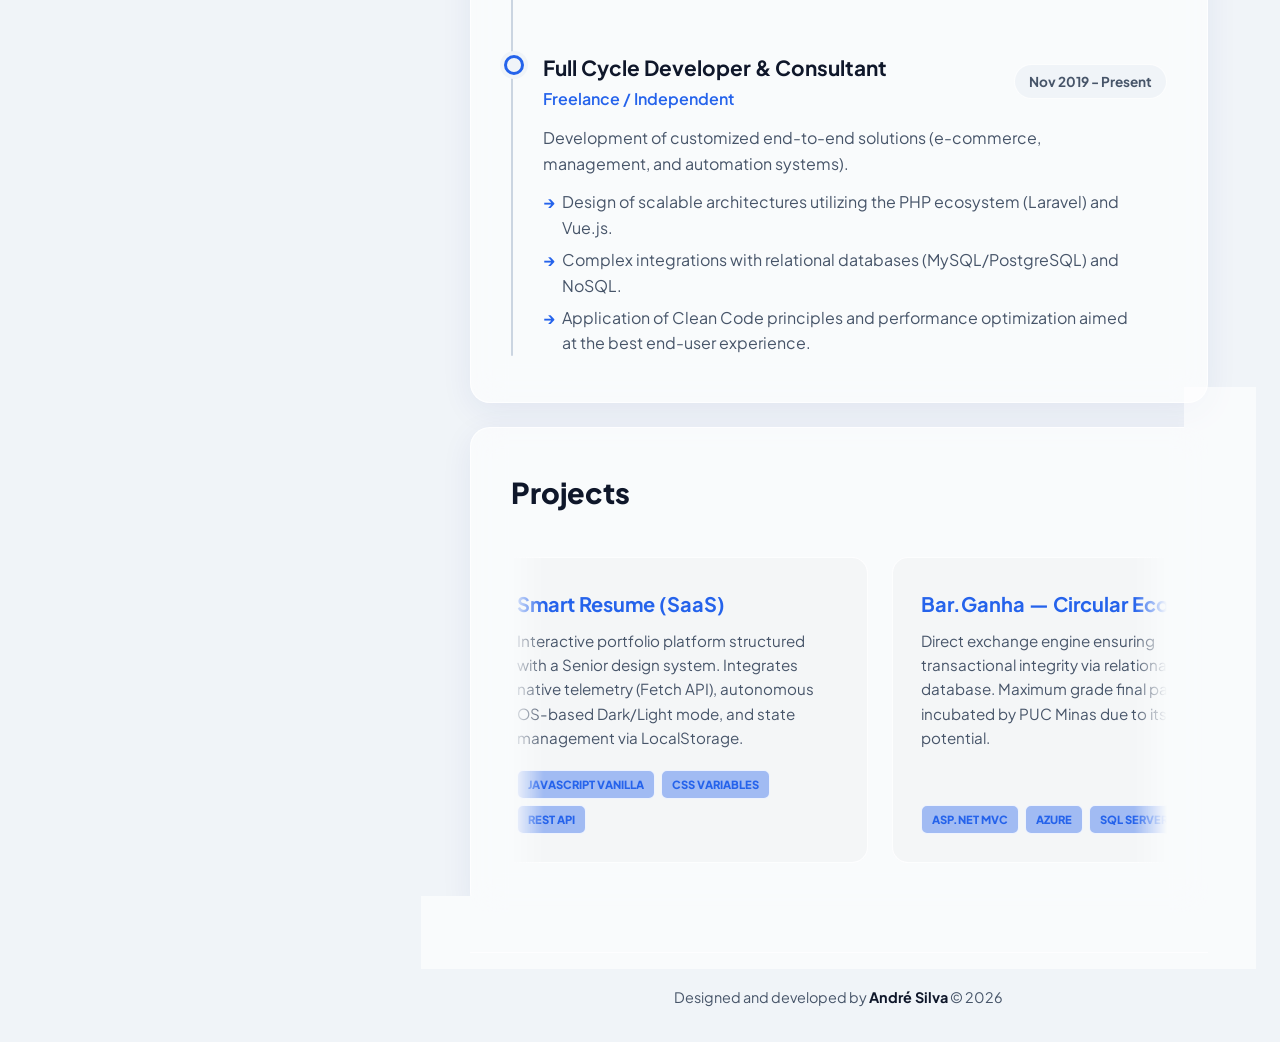
==== commit d988aaf0: "fix: melhorando titulos experiencias 2" ====
--- a/index.html
+++ b/index.html
@@ -190,7 +190,7 @@
                         <div class="timeline-item">
                             <div class="job-header">
                                 <div class="job-title-group">
-                                    <div class="job-title">Desenvolvedor Full Cycle</div>
+                                    <div class="job-title">Desenvolvedor Full Cycle & Consultor</div>
                                     <div class="job-company">Freelancer</div>
                                 </div>
                                 <div class="job-date">Nov 2019 - Atual</div>
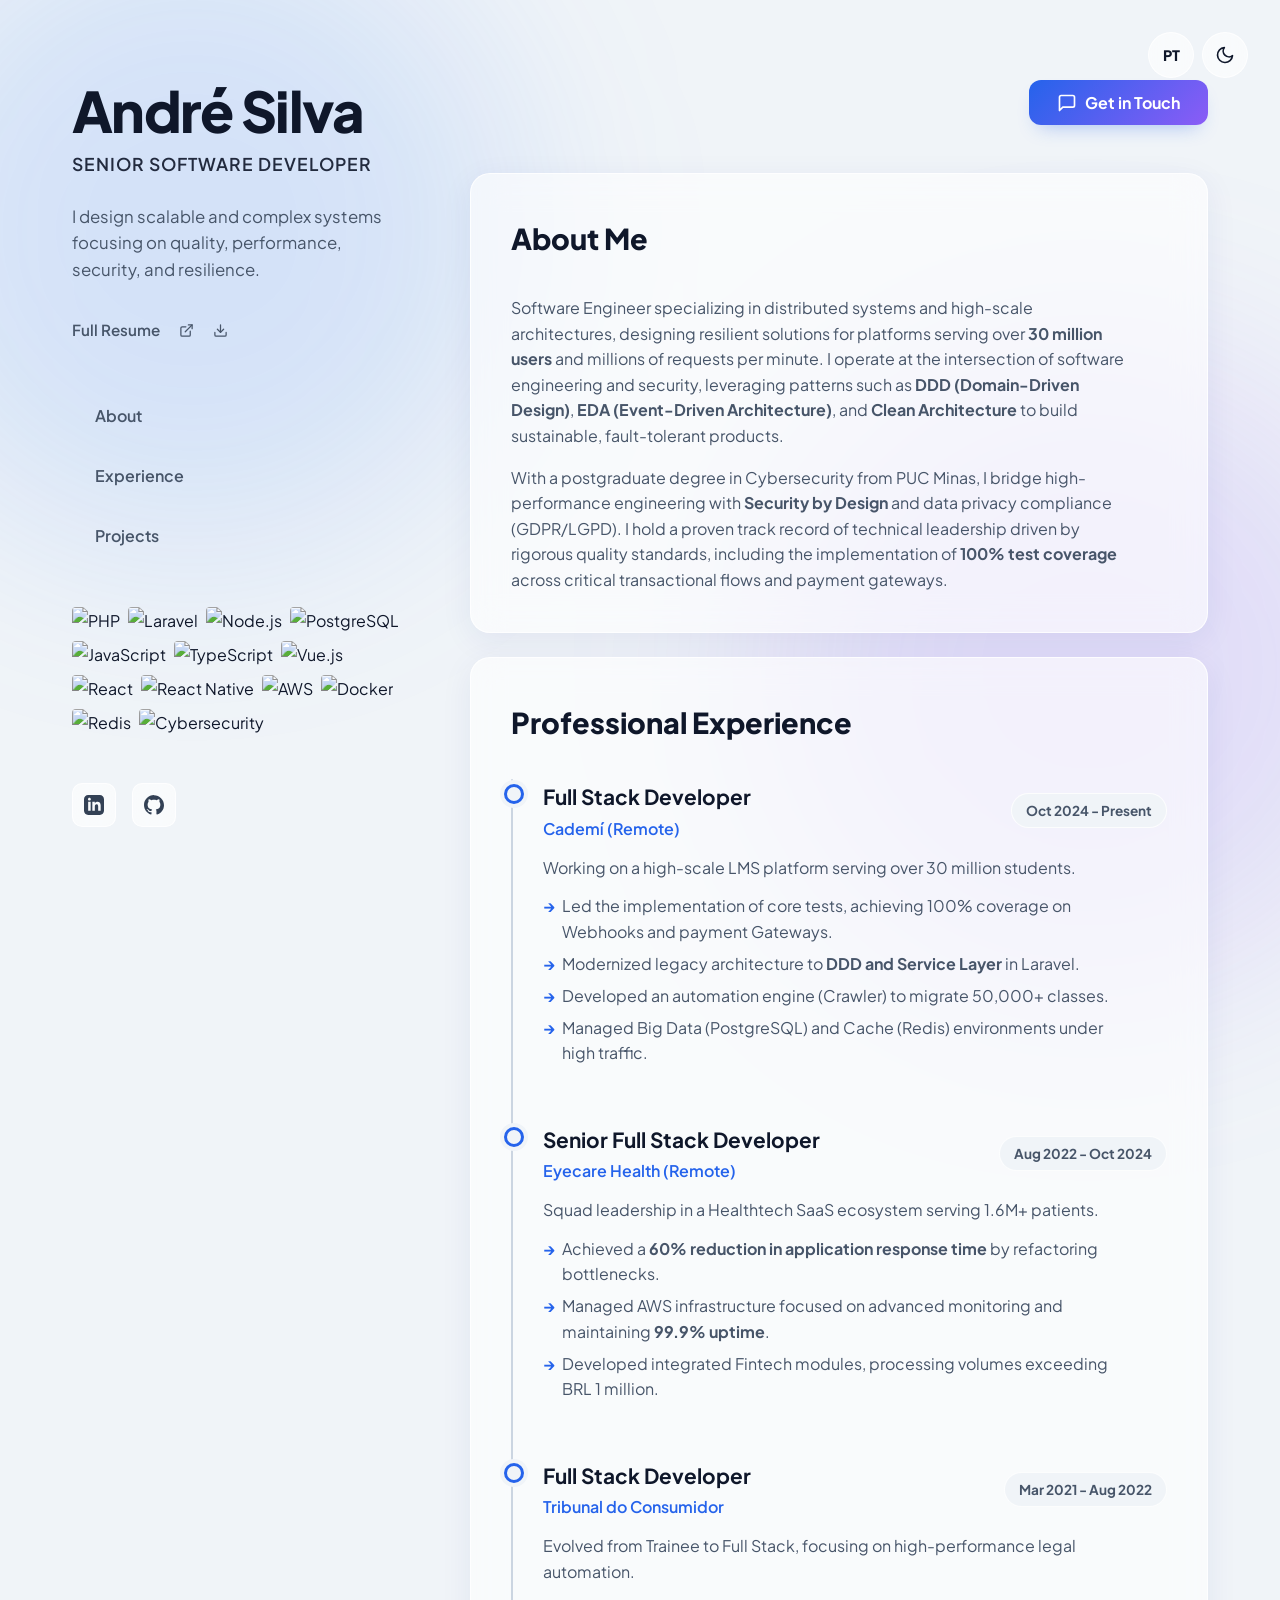
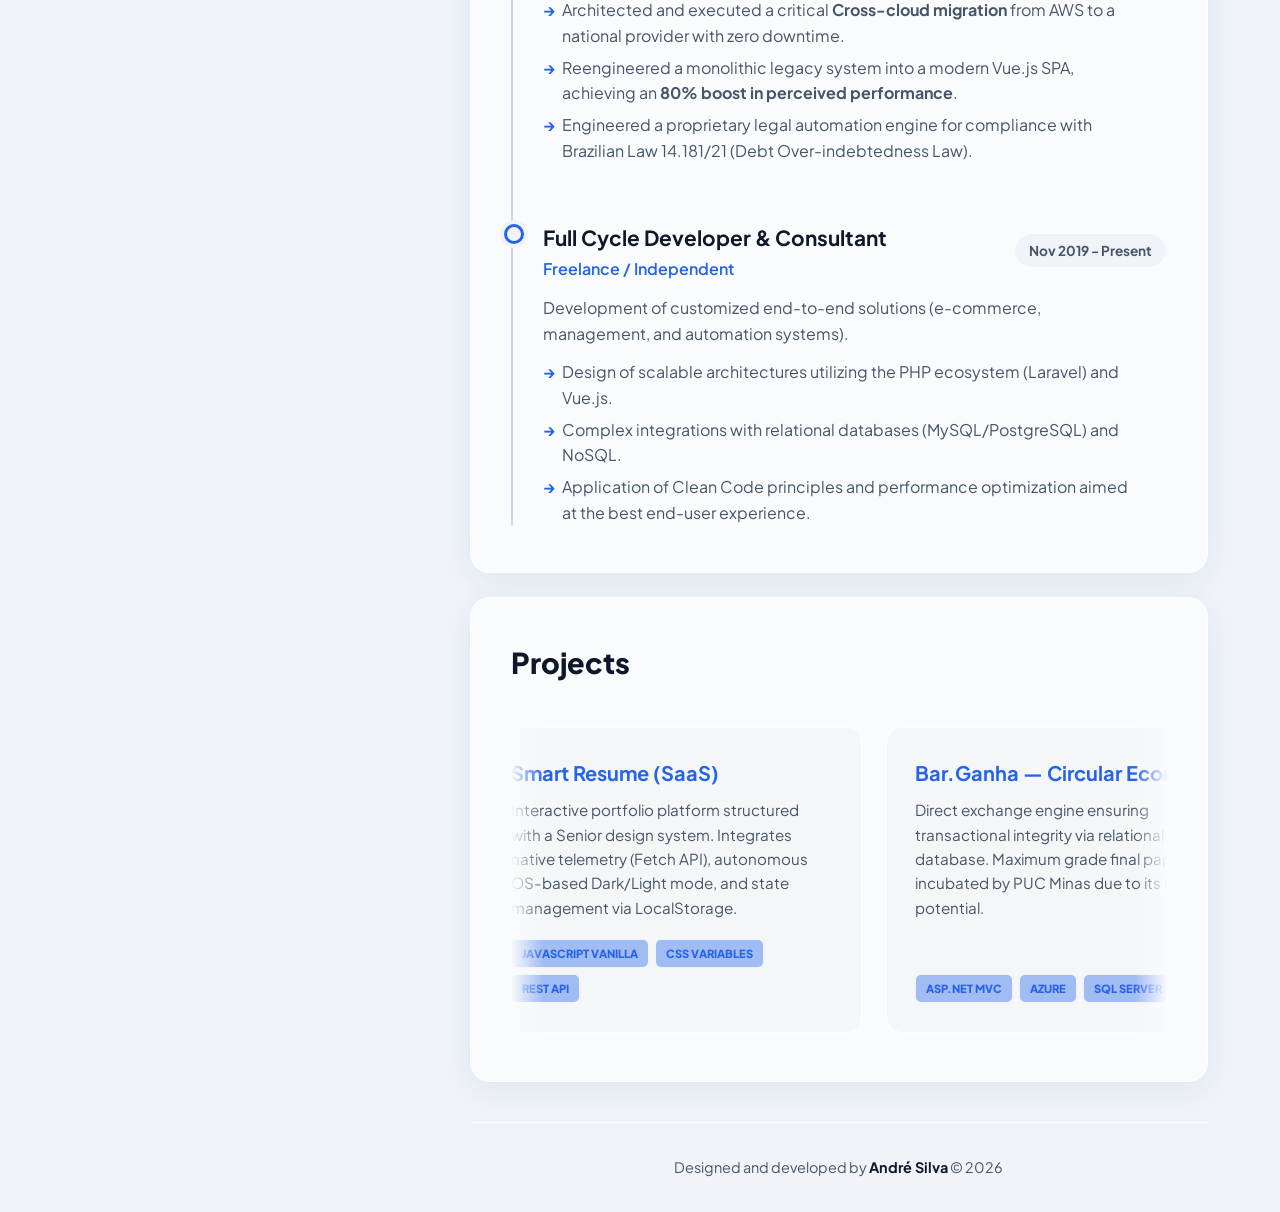
==== commit 97af89aa: "fix: modificando sobre mim e adicionando readme" ====
--- a/index.html
+++ b/index.html
@@ -53,7 +53,7 @@
                 <p class="hero-desc">Projeto sistemas escaláveis e complexos com foco em qualidade, desempenho, segurança e resiliência.</p>
                 
                 <div class="cv-action-group" style="display: flex; align-items: center; gap: 8px;">
-                    <span style="font-size: 0.95rem; font-weight: 600; color: var(--text-muted);">Currículo Completo</span>
+                    <span style="font-size: 0.95rem; font-weight: 600; color: var(--text-muted);">Currículo Detalhado</span>
                     
                     <div style="display: flex; gap: 6px; margin-left: 4px;">
                         <a href="https://docs.google.com/document/d/1g-HdvqY-HclRwUijlFJM9H_l5c9RuCqFjpho6eYZ4pA/preview" target="_blank" rel="noopener noreferrer" class="cv-icon-btn" title="Visualizar no Navegador">
@@ -92,9 +92,7 @@
                     <img src="https://img.shields.io/badge/Vue.js-4FC08D?style=for-the-badge&logo=vuedotjs&logoColor=white" alt="Vue.js" />
                     <img src="https://img.shields.io/badge/React-61DAFB?style=for-the-badge&logo=react&logoColor=black" alt="React" />
                     <img src="https://img.shields.io/badge/React_Native-61DAFB?style=for-the-badge&logo=react&logoColor=black" alt="React Native" />
-                    <img src="https://img.shields.io/badge/AWS-232F3E?style=for-the-badge&logo=amazon-aws&logoColor=white" alt="AWS" />
-                    <img src="https://img.shields.io/badge/Docker-2496ED?style=for-the-badge&logo=docker&logoColor=white" alt="Docker" />
-                    <img src="https://img.shields.io/badge/Redis-DC382D?style=for-the-badge&logo=redis&logoColor=white" alt="Redis" />
+                    <img src="https://img.shields.io/badge/AWS-232F3E?style=for-the-badge&logo=amazon&logoColor=white" alt="AWS" />                    <img src="https://img.shields.io/badge/Redis-DC382D?style=for-the-badge&logo=redis&logoColor=white" alt="Redis" />
                     <img src="https://img.shields.io/badge/Cybersecurity-000000?style=for-the-badge&logo=strapi&logoColor=white" alt="Cybersecurity" />
                 </div>
             </div>
@@ -123,7 +121,14 @@
             <section id="sobre">
                 <div class="glass-panel">
                     <h2 class="section-header">Sobre Mim</h2>
-                    <p class="job-desc">Eu transito entre diversos ecossistemas tecnológicos, projetando soluções resilientes para plataformas com mais de <strong>30 milhões de usuários</strong> e milhões de requisições por minuto. Pós-graduado em Cibersegurança e Governança de Dados pela PUC Minas, uno performance extrema a práticas rigorosas de proteção de dados.</p>
+                    <p class="job-desc">
+                        Especialista em sistemas distribuídos e arquiteturas de alta escala, projeto soluções resilientes para plataformas com mais de <strong>30 milhões de usuários</strong> e milhões de requisições por minuto. 
+                        Atuo na intersecção entre engenharia de software e segurança, aplicando padrões como <strong>DDD (Domain-Driven Design)</strong>, <strong>EDA (Event-Driven Architecture)</strong> e <strong>Clean Architecture</strong> para viabilizar produtos sustentáveis e tolerantes a falhas.
+                    </p>
+                    <p class="job-desc" style="margin-top: 1rem;">
+                        Pós-graduado em Cibersegurança pela PUC Minas, uno performance extrema a práticas de <strong>Security by Design</strong> e conformidade com a LGPD. 
+                        Tenho um histórico de liderança técnica focado em qualidade rigorosa, como a implementação de <strong>100% de cobertura de testes</strong> em fluxos transacionais críticos e gateways de pagamento.
+                    </p>                
                 </div>
             </section>
 
--- a/style.css
+++ b/style.css
@@ -109,6 +109,7 @@
 [data-theme="dark"] .project-card { background: rgba(255,255,255,0.03); }
 .project-card:hover { border-color: var(--primary); box-shadow: var(--card-shadow); }
 .project-card h3 { font-size: 1.25rem; font-weight: 700; color: var(--primary); margin-bottom: 0.5rem; }
+[data-theme="dark"] .project-card h3 { color: #ffffff; }
 .project-card p { font-size: 0.95rem; color: var(--text-muted); margin-bottom: 1.2rem; line-height: 1.6; }
 .project-tags { display: flex; flex-wrap: wrap; gap: 6px; }
 .tag { font-size: 0.7rem; font-weight: 800; text-transform: uppercase; background: var(--primary-glow); color: var(--primary); padding: 4px 10px; border-radius: 6px; border: 1px solid var(--card-border); }
@@ -242,4 +243,11 @@
     .cv-action-group {
         margin-bottom: 1.5rem; /* Respiro balanceado para telas menores */
     }
+}
+
+/* Override exclusivo para Dark Mode (Contraste Corrigido) */
+[data-theme="dark"] .tag {
+    color: #ffffff; /* Fonte branca/gelo para saltar do fundo */
+    background: rgba(59, 130, 246, 0.2); /* Reduz o alfa do fundo para 20% */
+    border-color: rgba(59, 130, 246, 0.4); /* Borda sutil acompanhando a cor primária */
 }
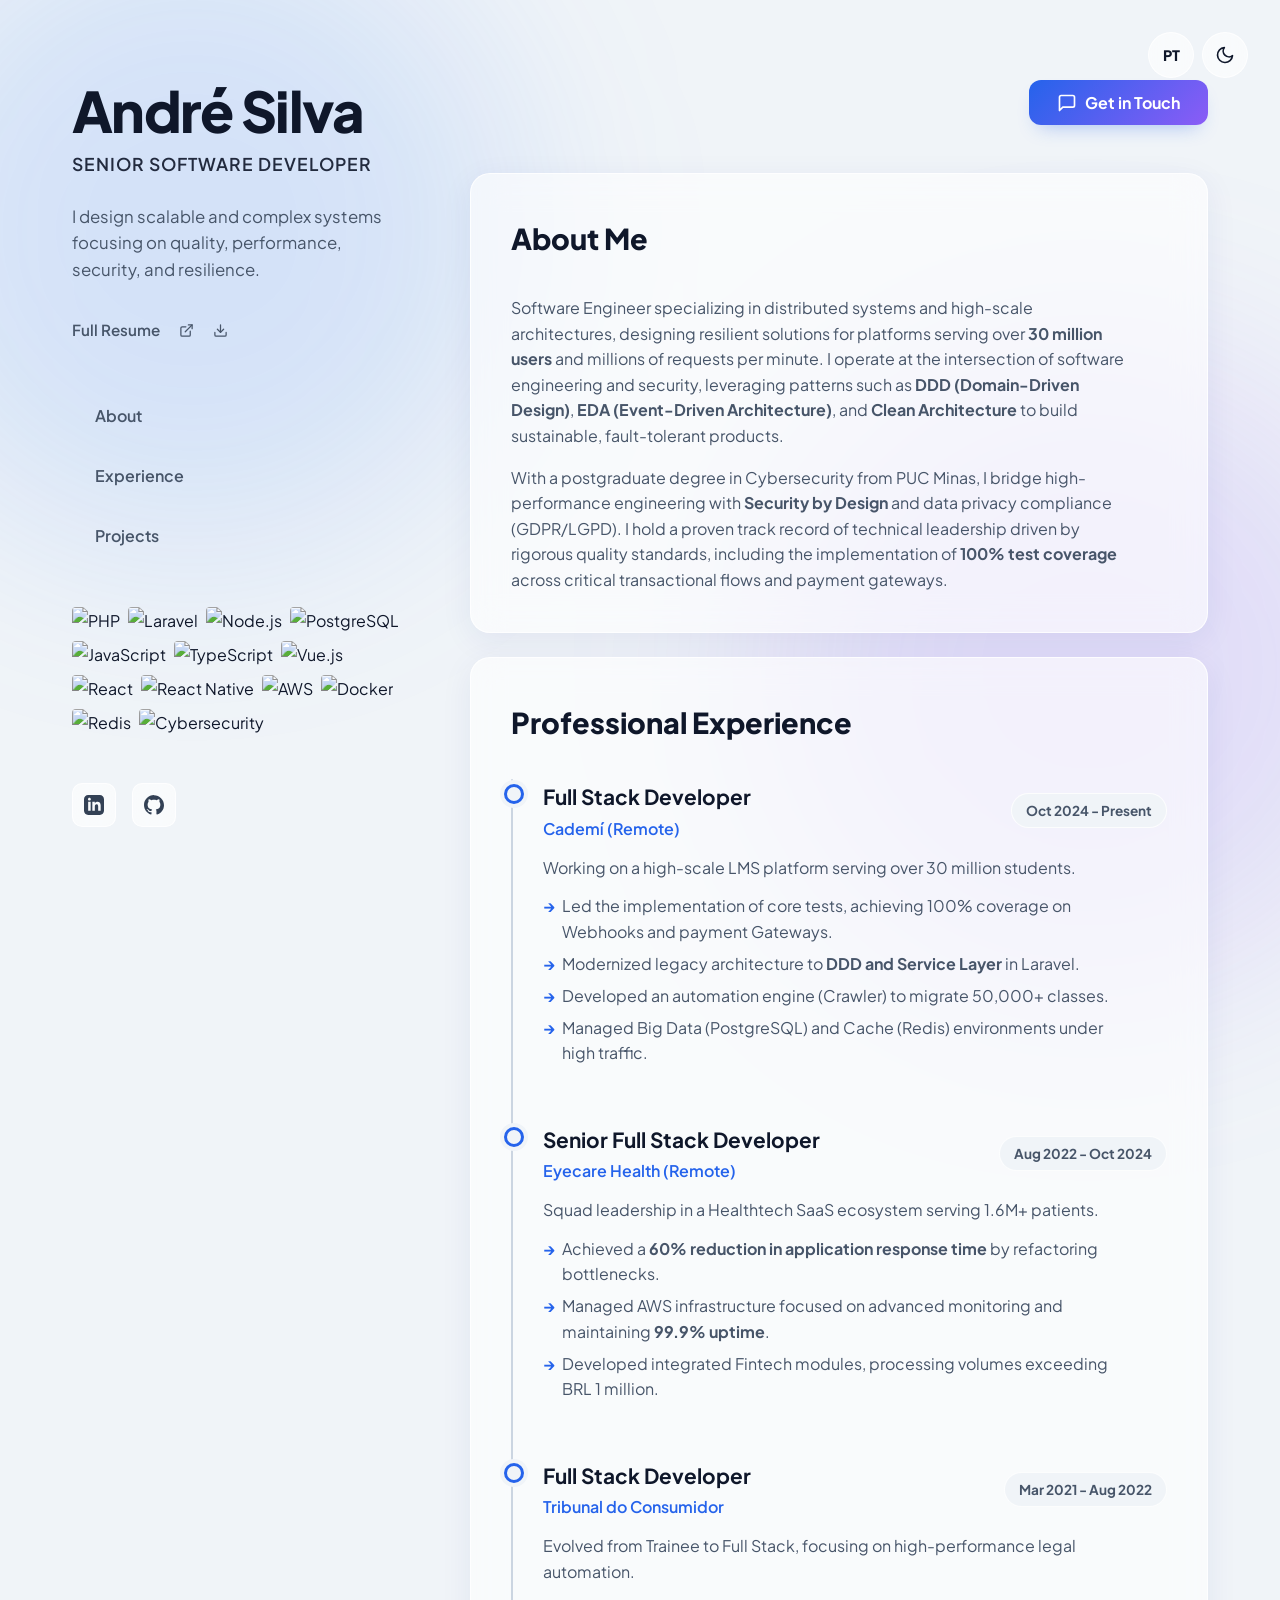
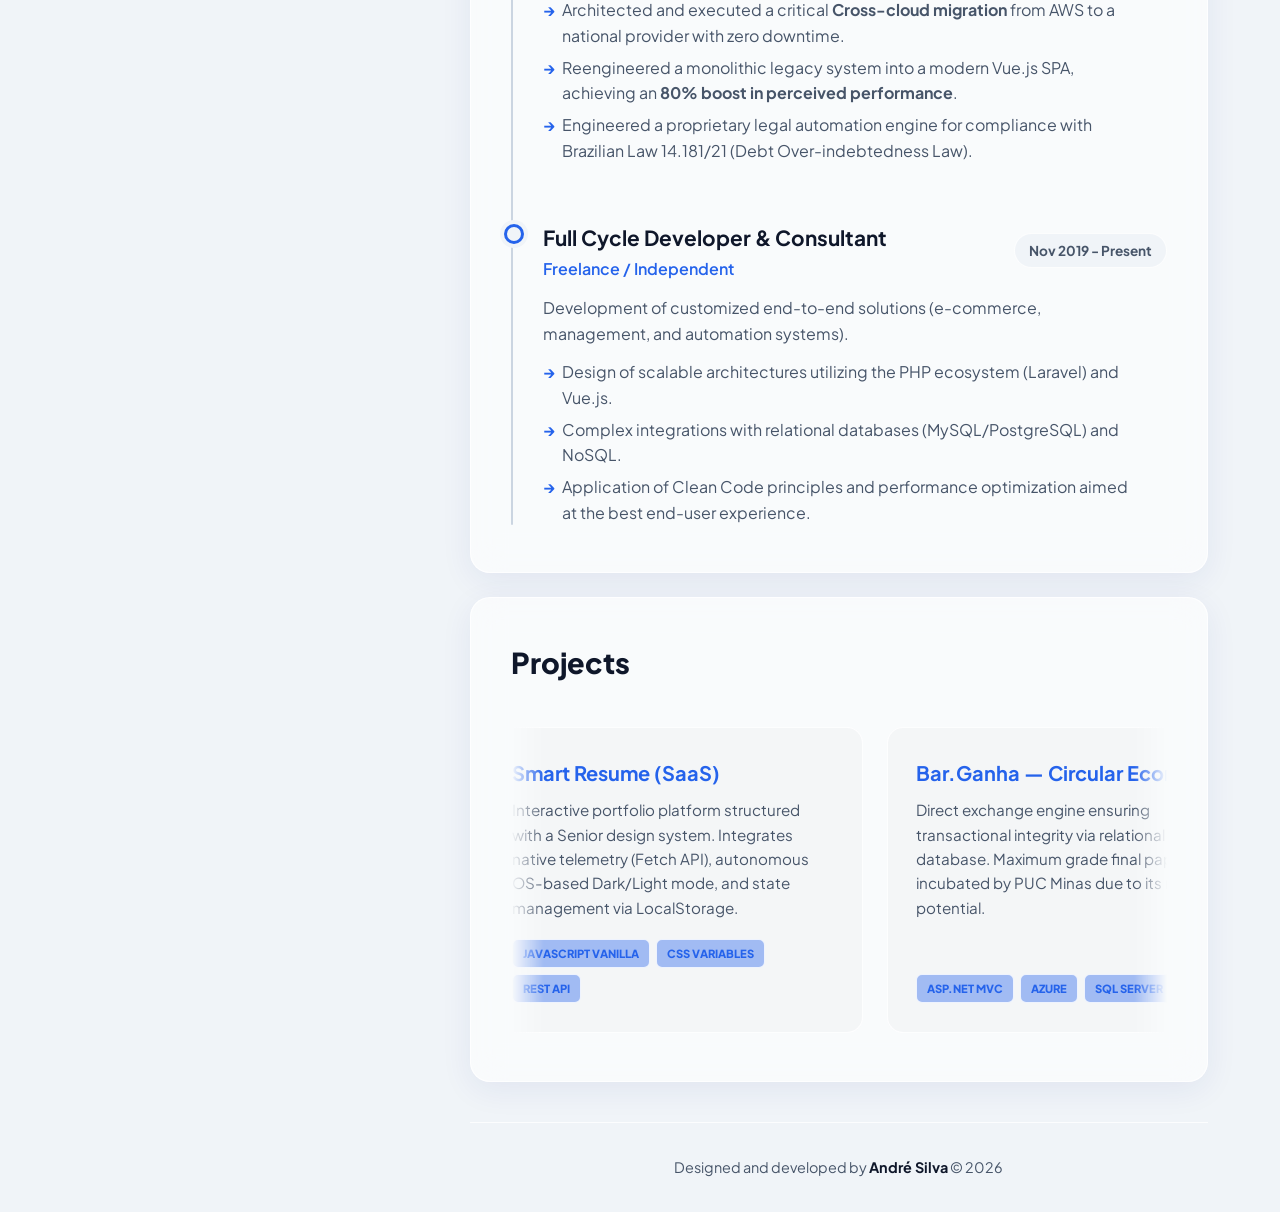
==== commit 2fe4a7c4: "feat: adicionando OG para facilitar visualização site" ====
--- a/index.html
+++ b/index.html
@@ -4,6 +4,21 @@
     <meta charset="UTF-8">
     <meta name="viewport" content="width=device-width, initial-scale=1.0">
     
+    <meta name="title" content="André Silva | Desenvolvedor de Software Senior">
+    <meta name="description" content="Desenvolvedor de Software especialista em sistemas distribuídos e alta escala (30M+ usuários). Acesse meu Currículo Inteligente e cases de arquitetura.">
+
+    <meta property="og:type" content="website">
+    <meta property="og:url" content="https://andreodevv.github.io/portfolio/">
+    <meta property="og:title" content="André Silva | Desenvolvedor de Software Senior">
+    <meta property="og:description" content="Desenvolvedor de Software especialista em sistemas distribuídos e alta escala (30M+ usuários). Acesse meu Currículo Inteligente e cases de arquitetura.">
+    <meta property="og:image" content="https://andreodevv.github.io/portfolio/og-image.png">
+
+    <meta property="twitter:card" content="summary_large_image">
+    <meta property="twitter:url" content="https://andreodevv.github.io/portfolio/">
+    <meta property="twitter:title" content="André Silva | SDesenvolvedor de Software Senio">
+    <meta property="twitter:description" content="Desenvolvedor de Software especialista em sistemas distribuídos e alta escala (30M+ usuários). Acesse meu Currículo Inteligente e cases de arquitetura.">
+    <meta property="twitter:image" content="https://andreodevv.github.io/portfolio/og-image.png">
+
     <title>André Silva | Desenvolvedor de Software Sênior</title>
     
     <script>
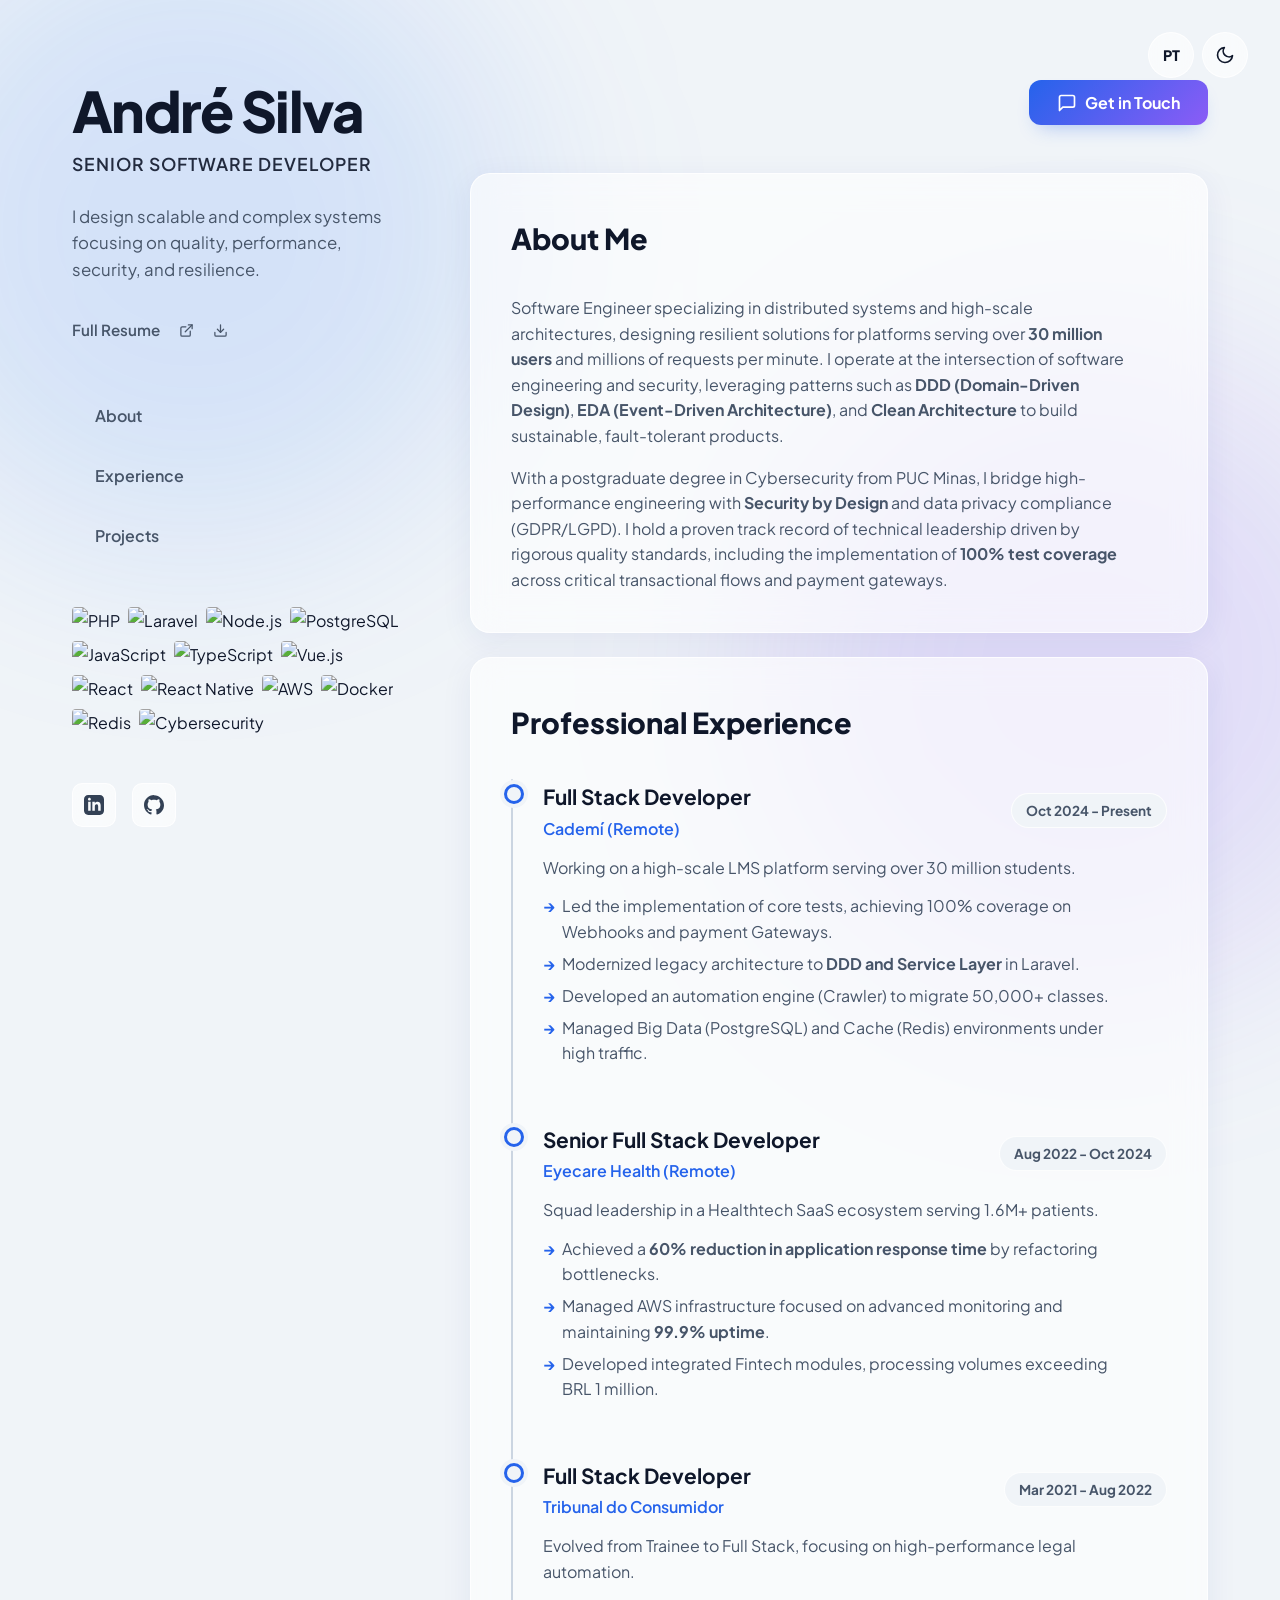
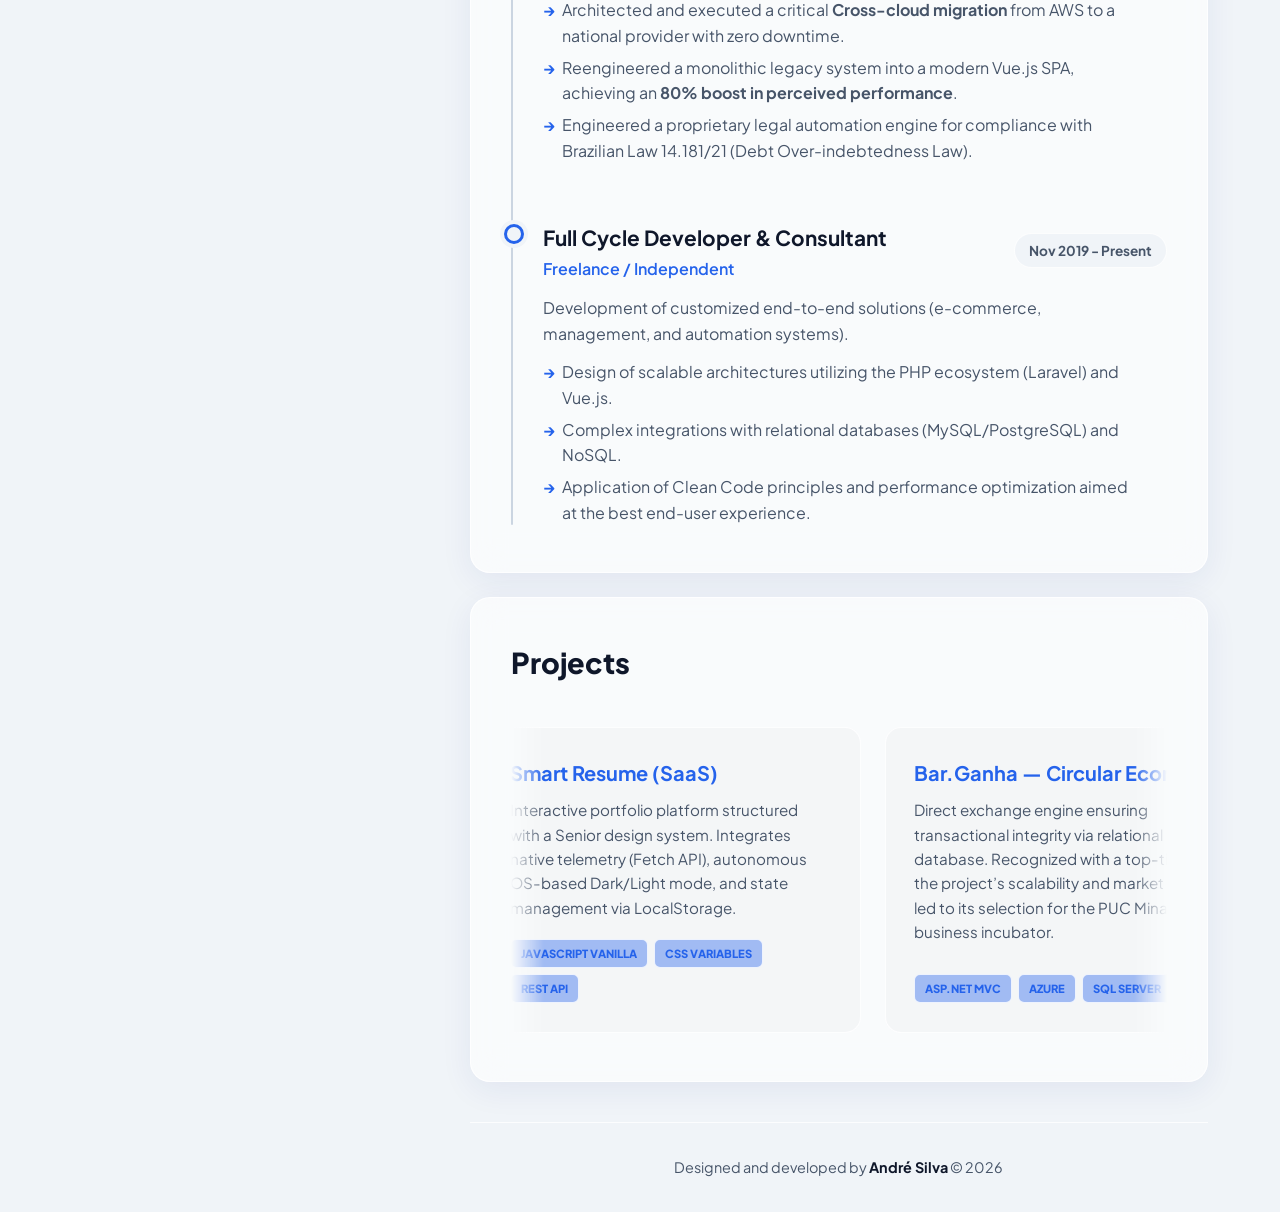
==== commit 3b3dba5e: "fix: corrigindo texto Bar Ganha" ====
--- a/index.html
+++ b/index.html
@@ -6,6 +6,7 @@
     
     <meta name="title" content="André Silva | Desenvolvedor de Software Senior">
     <meta name="description" content="Desenvolvedor de Software especialista em sistemas distribuídos e alta escala (30M+ usuários). Acesse meu Currículo Inteligente e cases de arquitetura.">
+    <meta name="author" content="André Luiz Araújo Silva">
 
     <meta property="og:type" content="website">
     <meta property="og:url" content="https://andreodevv.github.io/portfolio/">
@@ -114,10 +115,10 @@
 
             <div class="social-container">
                 <div class="social-links">
-                    <a href="https://linkedin.com/in/andre1753" class="social-btn" target="_blank" title="LinkedIn">
+                    <a href="https://linkedin.com/in/andreodev" class="social-btn" target="_blank" title="LinkedIn">
                         <svg viewBox="0 0 24 24"><path d="M19 0h-14c-2.761 0-5 2.239-5 5v14c0 2.761 2.239 5 5 5h14c2.762 0 5-2.239 5-5v-14c0-2.761-2.238-5-5-5zm-11 19h-3v-11h3v11zm-1.5-12.268c-.966 0-1.75-.79-1.75-1.764s.784-1.764 1.75-1.764 1.75.79 1.75 1.764-.783 1.764-1.75 1.764zm13.5 12.268h-3v-5.604c0-3.368-4-3.113-4 0v5.604h-3v-11h3v1.765c1.396-2.586 7-2.777 7 2.476v6.759z"/></svg>
                     </a>
-                    <a href="https://github.com/Andre1753" class="social-btn" target="_blank" title="GitHub">
+                    <a href="https://github.com/andreodevv" class="social-btn" target="_blank" title="GitHub">
                         <svg viewBox="0 0 24 24"><path d="M12 0c-6.626 0-12 5.373-12 12 0 5.302 3.438 9.8 8.207 11.387.599.111.793-.261.793-.577v-2.234c-3.338.726-4.033-1.416-4.033-1.416-.546-1.387-1.333-1.756-1.333-1.756-1.089-.745.083-.729.083-.729 1.205.084 1.839 1.237 1.839 1.237 1.07 1.834 2.807 1.304 3.492.997.107-.775.418-1.305.76-1.604-2.665-.3-5.466-1.332-5.466-5.93 0-1.31.469-2.381 1.236-3.221-.124-.303-.535-1.524.117-3.176 0 0 1.008-.322 3.3 1.23.96-.267 1.98-.399 3-.405 1.02.006 2.04.138 3 .405 2.28-1.552 3.285-1.23 3.285-1.23.645 1.653.24 2.873.12 3.176.765.84 1.23 1.91 1.23 3.22 0 4.61-2.805 5.625-5.475 5.92.42.36.81 1.096.81 2.22 0 1.606-.015 2.896-.015 3.286 0 .315.21.69.825.57C20.565 22.092 24 17.592 24 12.297c0-6.627-5.373-12-12-12"/></svg>
                     </a>
                 </div>
@@ -246,7 +247,7 @@
                             <div class="project-card">
                                 <div>
                                     <h3>Bar.Ganha — Economia Circular</h3>
-                                    <p>Plataforma de e-commerce focada em economia circular e trocas entre usuários. A arquitetura foi implementada em ASP.NET MVC com separação rigorosa de camadas (BLL e DAL), garantindo integridade transacional via SQL Server e escalabilidade na Azure. Obteve nota máxima e convite para incubação pela PUC Minas, com roadmap validado para moeda social interna.</p>                                </div>
+                                    <p>Plataforma de e-commerce focada em economia circular e trocas entre usuários. A arquitetura foi implementada em ASP.NET MVC com separação rigorosa de camadas (BLL e DAL), garantindo integridade transacional via SQL Server e escalabilidade na Azure. Obteve nota excelente e convite para incubadora da PUC Minas, com roadmap validado para moeda social interna.</p>                                </div>
                                 <div class="project-tags">
                                     <span class="tag">C#</span><span class="tag">ASP.NET MVC</span><span class="tag">Azure</span><span class="tag">SQL Server</span>
                                 </div>
